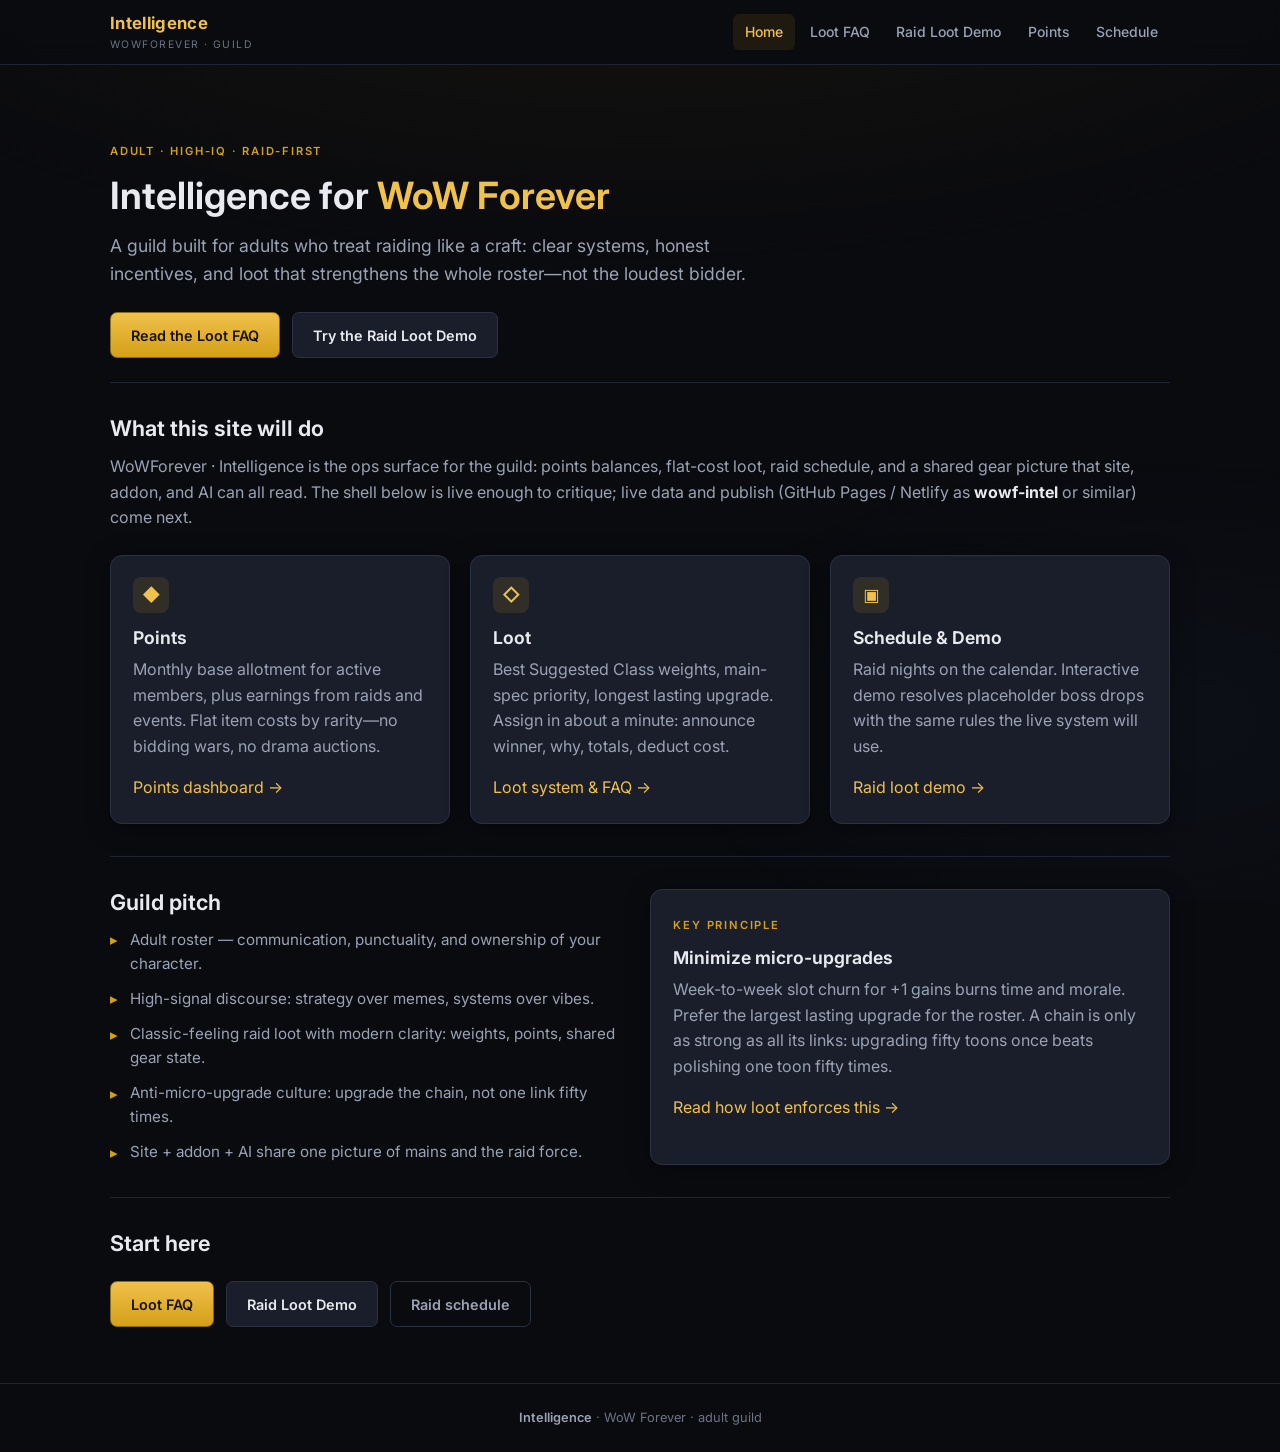
==== index.html @ 5b5ce379 "Initial Intelligence guild site shell" ====
<!DOCTYPE html>
<html lang="en">
<head>
  <meta charset="UTF-8" />
  <meta name="viewport" content="width=device-width, initial-scale=1" />
  <title>Intelligence · WoW Forever</title>
  <meta name="description" content="Intelligence — adult, high-IQ raiding guild for WoW Forever. Points, loot, schedule, and raid demos." />
  <link rel="preconnect" href="https://fonts.googleapis.com" />
  <link rel="preconnect" href="https://fonts.gstatic.com" crossorigin />
  <link href="https://fonts.googleapis.com/css2?family=Inter:wght@400;500;600;700&display=swap" rel="stylesheet" />
  <link rel="stylesheet" href="css/styles.css" />
</head>
<body>
  <header class="site-header">
    <div class="nav-inner">
      <a class="brand" href="index.html">
        <span class="brand-mark">Intelligence</span>
        <span class="brand-sub">WoWForever · Guild</span>
      </a>
      <button class="nav-toggle" type="button" aria-expanded="false" aria-label="Menu">Menu</button>
      <ul class="nav-links">
        <li><a href="index.html" data-nav="index.html">Home</a></li>
        <li><a href="loot.html" data-nav="loot.html">Loot FAQ</a></li>
        <li><a href="demo.html" data-nav="demo.html">Raid Loot Demo</a></li>
        <li><a href="points.html" data-nav="points.html">Points</a></li>
        <li><a href="schedule.html" data-nav="schedule.html">Schedule</a></li>
      </ul>
    </div>
  </header>

  <main class="main">
    <section class="hero">
      <span class="eyebrow">Adult · High-IQ · Raid-first</span>
      <h1>Intelligence for <span>WoW Forever</span></h1>
      <p class="lead">
        A guild built for adults who treat raiding like a craft: clear systems, honest incentives,
        and loot that strengthens the whole roster—not the loudest bidder.
      </p>
      <div class="hero-actions">
        <a class="btn btn-primary" href="loot.html">Read the Loot FAQ</a>
        <a class="btn btn-secondary" href="demo.html">Try the Raid Loot Demo</a>
      </div>
    </section>

    <h2 class="mt-0">What this site will do</h2>
    <p>
      WoWForever · Intelligence is the ops surface for the guild: points balances, flat-cost loot,
      raid schedule, and a shared gear picture that site, addon, and AI can all read. The shell
      below is live enough to critique; live data and publish (GitHub Pages / Netlify as
      <strong style="color:var(--text)">wowf-intel</strong> or similar) come next.
    </p>

    <div class="grid-3" style="margin-top:1.5rem">
      <article class="card">
        <div class="card-icon">◆</div>
        <h3>Points</h3>
        <p>
          Monthly base allotment for active members, plus earnings from raids and events.
          Flat item costs by rarity—no bidding wars, no drama auctions.
        </p>
        <a href="points.html">Points dashboard →</a>
      </article>
      <article class="card">
        <div class="card-icon">◇</div>
        <h3>Loot</h3>
        <p>
          Best Suggested Class weights, main-spec priority, longest lasting upgrade.
          Assign in about a minute: announce winner, why, totals, deduct cost.
        </p>
        <a href="loot.html">Loot system &amp; FAQ →</a>
      </article>
      <article class="card">
        <div class="card-icon">▣</div>
        <h3>Schedule &amp; Demo</h3>
        <p>
          Raid nights on the calendar. Interactive demo resolves placeholder boss drops
          with the same rules the live system will use.
        </p>
        <a href="demo.html">Raid loot demo →</a>
      </article>
    </div>

    <hr class="divider" />

    <div class="grid-2">
      <div>
        <h2 class="mt-0">Guild pitch</h2>
        <ul class="feature-list">
          <li>Adult roster — communication, punctuality, and ownership of your character.</li>
          <li>High-signal discourse: strategy over memes, systems over vibes.</li>
          <li>Classic-feeling raid loot with modern clarity: weights, points, shared gear state.</li>
          <li>Anti-micro-upgrade culture: upgrade the chain, not one link fifty times.</li>
          <li>Site + addon + AI share one picture of mains and the raid force.</li>
        </ul>
      </div>
      <div class="card">
        <span class="eyebrow">Key principle</span>
        <h3>Minimize micro-upgrades</h3>
        <p>
          Week-to-week slot churn for +1 gains burns time and morale. Prefer the largest lasting
          upgrade for the roster. A chain is only as strong as all its links: upgrading fifty
          toons once beats polishing one toon fifty times.
        </p>
        <a href="loot.html#micro">Read how loot enforces this →</a>
      </div>
    </div>

    <hr class="divider" />

    <section>
      <h2>Start here</h2>
      <div class="hero-actions">
        <a class="btn btn-primary" href="loot.html">Loot FAQ</a>
        <a class="btn btn-secondary" href="demo.html">Raid Loot Demo</a>
        <a class="btn btn-ghost" href="schedule.html">Raid schedule</a>
      </div>
    </section>
  </main>

  <footer class="site-footer">
    <strong>Intelligence</strong> · WoW Forever · adult guild
  </footer>
  <script src="js/nav.js"></script>
</body>
</html>
---- css/styles.css ----
/* Intelligence · WoW Forever — shared theme */
:root {
  --bg-deep: #0a0b0f;
  --bg: #0f1117;
  --bg-elevated: #161922;
  --bg-card: #1a1e2a;
  --bg-hover: #222736;
  --border: #2a3142;
  --border-subtle: #1e2433;
  --text: #e8eaef;
  --text-muted: #9aa3b5;
  --text-dim: #6b7385;
  --gold: #d4a017;
  --gold-bright: #f0c14b;
  --gold-dim: #8a6a12;
  --amber: #c9892a;
  --accent: #c9a227;
  --success: #3d9b6e;
  --success-bg: rgba(61, 155, 110, 0.12);
  --warning: #d4a017;
  --warning-bg: rgba(212, 160, 23, 0.12);
  --danger: #c45c5c;
  --info: #5b8def;
  --info-bg: rgba(91, 141, 239, 0.12);
  --radius: 8px;
  --radius-lg: 12px;
  --shadow: 0 4px 24px rgba(0, 0, 0, 0.4);
  --font: "Inter", "Segoe UI", system-ui, -apple-system, sans-serif;
  --font-display: "Inter", "Segoe UI", system-ui, sans-serif;
  --max: 1100px;
  --nav-h: 64px;
}

*, *::before, *::after { box-sizing: border-box; margin: 0; padding: 0; }

html { scroll-behavior: smooth; }

body {
  font-family: var(--font);
  background: var(--bg-deep);
  color: var(--text);
  line-height: 1.6;
  min-height: 100vh;
  display: flex;
  flex-direction: column;
  -webkit-font-smoothing: antialiased;
}

/* Subtle ambient glow */
body::before {
  content: "";
  position: fixed;
  inset: 0;
  background:
    radial-gradient(ellipse 80% 50% at 50% -20%, rgba(212, 160, 23, 0.08), transparent),
    radial-gradient(ellipse 40% 30% at 90% 80%, rgba(91, 141, 239, 0.04), transparent);
  pointer-events: none;
  z-index: 0;
}

a { color: var(--gold-bright); text-decoration: none; transition: color 0.15s; }
a:hover { color: #fff; }

img { max-width: 100%; }

/* —— Nav —— */
.site-header {
  position: sticky;
  top: 0;
  z-index: 100;
  background: rgba(10, 11, 15, 0.92);
  backdrop-filter: blur(12px);
  border-bottom: 1px solid var(--border-subtle);
}

.nav-inner {
  max-width: var(--max);
  margin: 0 auto;
  padding: 0 1.25rem;
  height: var(--nav-h);
  display: flex;
  align-items: center;
  justify-content: space-between;
  gap: 1rem;
}

.brand {
  display: flex;
  flex-direction: column;
  gap: 0;
  text-decoration: none;
  color: var(--text);
  flex-shrink: 0;
}
.brand:hover { color: var(--text); }
.brand-mark {
  font-weight: 700;
  font-size: 1.05rem;
  letter-spacing: 0.02em;
  color: var(--gold-bright);
}
.brand-sub {
  font-size: 0.65rem;
  text-transform: uppercase;
  letter-spacing: 0.14em;
  color: var(--text-dim);
}

.nav-links {
  display: flex;
  flex-wrap: wrap;
  gap: 0.15rem;
  list-style: none;
  align-items: center;
}
.nav-links a {
  display: block;
  padding: 0.4rem 0.75rem;
  border-radius: 6px;
  color: var(--text-muted);
  font-size: 0.875rem;
  font-weight: 500;
  transition: background 0.15s, color 0.15s;
}
.nav-links a:hover {
  color: var(--text);
  background: var(--bg-hover);
}
.nav-links a.active {
  color: var(--gold-bright);
  background: rgba(212, 160, 23, 0.1);
}

.nav-toggle {
  display: none;
  background: transparent;
  border: 1px solid var(--border);
  color: var(--text);
  padding: 0.4rem 0.65rem;
  border-radius: 6px;
  cursor: pointer;
  font-size: 0.85rem;
}

/* —— Layout —— */
.main {
  position: relative;
  z-index: 1;
  flex: 1;
  width: 100%;
  max-width: var(--max);
  margin: 0 auto;
  padding: 2rem 1.25rem 3.5rem;
}

.site-footer {
  position: relative;
  z-index: 1;
  border-top: 1px solid var(--border-subtle);
  padding: 1.5rem 1.25rem;
  text-align: center;
  color: var(--text-dim);
  font-size: 0.8rem;
}
.site-footer strong { color: var(--text-muted); font-weight: 600; }

/* —— Typography —— */
h1, h2, h3, h4 {
  font-family: var(--font-display);
  font-weight: 650;
  line-height: 1.25;
  color: var(--text);
}
h1 { font-size: clamp(1.75rem, 4vw, 2.35rem); margin-bottom: 0.75rem; }
h2 { font-size: 1.35rem; margin-bottom: 0.75rem; margin-top: 2rem; }
h3 { font-size: 1.1rem; margin-bottom: 0.5rem; }
p { margin-bottom: 1rem; color: var(--text-muted); }
p:last-child { margin-bottom: 0; }
.lead { font-size: 1.1rem; color: var(--text-muted); max-width: 42rem; }

.eyebrow {
  display: inline-block;
  font-size: 0.7rem;
  font-weight: 600;
  text-transform: uppercase;
  letter-spacing: 0.16em;
  color: var(--gold);
  margin-bottom: 0.75rem;
}

/* —— Hero —— */
.hero {
  padding: 2.5rem 0 1.5rem;
  border-bottom: 1px solid var(--border-subtle);
  margin-bottom: 2rem;
}
.hero h1 span { color: var(--gold-bright); }
.hero-actions {
  display: flex;
  flex-wrap: wrap;
  gap: 0.75rem;
  margin-top: 1.5rem;
}

/* —— Buttons —— */
.btn {
  display: inline-flex;
  align-items: center;
  justify-content: center;
  gap: 0.4rem;
  padding: 0.65rem 1.25rem;
  border-radius: 7px;
  font-size: 0.9rem;
  font-weight: 600;
  font-family: inherit;
  cursor: pointer;
  border: 1px solid transparent;
  transition: background 0.15s, border-color 0.15s, color 0.15s, transform 0.1s;
  text-decoration: none;
}
.btn:active { transform: scale(0.98); }
.btn-primary {
  background: linear-gradient(180deg, var(--gold-bright), var(--gold));
  color: #1a1200;
  border-color: var(--gold-dim);
}
.btn-primary:hover { color: #000; filter: brightness(1.08); }
.btn-secondary {
  background: var(--bg-card);
  color: var(--text);
  border-color: var(--border);
}
.btn-secondary:hover {
  background: var(--bg-hover);
  color: var(--gold-bright);
  border-color: var(--gold-dim);
}
.btn-ghost {
  background: transparent;
  color: var(--text-muted);
  border-color: var(--border);
}
.btn-ghost:hover { color: var(--text); border-color: var(--text-dim); }

/* —— Cards & grids —— */
.grid-2 {
  display: grid;
  grid-template-columns: repeat(2, 1fr);
  gap: 1.25rem;
}
.grid-3 {
  display: grid;
  grid-template-columns: repeat(3, 1fr);
  gap: 1.25rem;
}
.grid-4 {
  display: grid;
  grid-template-columns: repeat(4, 1fr);
  gap: 1rem;
}

.card {
  background: var(--bg-card);
  border: 1px solid var(--border);
  border-radius: var(--radius-lg);
  padding: 1.35rem 1.4rem;
  box-shadow: var(--shadow);
}
.card h3 { margin-top: 0; }
.card-icon {
  width: 36px;
  height: 36px;
  border-radius: 8px;
  background: rgba(212, 160, 23, 0.12);
  color: var(--gold-bright);
  display: flex;
  align-items: center;
  justify-content: center;
  font-size: 1.1rem;
  margin-bottom: 0.85rem;
  font-weight: 700;
}

.principle-callout {
  background: linear-gradient(135deg, rgba(212, 160, 23, 0.12), rgba(212, 160, 23, 0.04));
  border: 1px solid rgba(212, 160, 23, 0.35);
  border-radius: var(--radius-lg);
  padding: 1.5rem 1.6rem;
  margin: 1.5rem 0 2rem;
}
.principle-callout .label {
  font-size: 0.7rem;
  font-weight: 700;
  text-transform: uppercase;
  letter-spacing: 0.14em;
  color: var(--gold-bright);
  margin-bottom: 0.5rem;
}
.principle-callout h2 {
  margin-top: 0;
  margin-bottom: 0.65rem;
  color: var(--gold-bright);
  font-size: 1.25rem;
}
.principle-callout p { color: var(--text); }
.principle-callout .chain {
  font-style: italic;
  color: var(--gold);
  margin: 0.85rem 0;
  padding-left: 1rem;
  border-left: 3px solid var(--gold-dim);
}

/* —— Feature list —— */
.feature-list {
  list-style: none;
  display: flex;
  flex-direction: column;
  gap: 0.65rem;
}
.feature-list li {
  display: flex;
  gap: 0.75rem;
  align-items: flex-start;
  color: var(--text-muted);
  font-size: 0.95rem;
}
.feature-list li::before {
  content: "▸";
  color: var(--gold);
  font-weight: 700;
  flex-shrink: 0;
  margin-top: 0.05rem;
}

/* —— FAQ —— */
.faq { margin-top: 1rem; }
.faq-item {
  border: 1px solid var(--border);
  border-radius: var(--radius);
  background: var(--bg-card);
  margin-bottom: 0.65rem;
  overflow: hidden;
}
.faq-item summary {
  padding: 1rem 1.2rem;
  cursor: pointer;
  font-weight: 600;
  color: var(--text);
  list-style: none;
  display: flex;
  justify-content: space-between;
  align-items: center;
  gap: 1rem;
}
.faq-item summary::-webkit-details-marker { display: none; }
.faq-item summary::after {
  content: "+";
  color: var(--gold);
  font-size: 1.2rem;
  font-weight: 400;
  flex-shrink: 0;
}
.faq-item[open] summary::after { content: "−"; }
.faq-item summary:hover { background: var(--bg-hover); }
.faq-body {
  padding: 0 1.2rem 1.15rem;
  color: var(--text-muted);
  font-size: 0.95rem;
  border-top: 1px solid var(--border-subtle);
  padding-top: 0.9rem;
}

/* —— Tables —— */
.table-wrap {
  overflow-x: auto;
  border: 1px solid var(--border);
  border-radius: var(--radius);
  background: var(--bg-card);
}
table {
  width: 100%;
  border-collapse: collapse;
  font-size: 0.875rem;
}
th, td {
  padding: 0.7rem 0.9rem;
  text-align: left;
  border-bottom: 1px solid var(--border-subtle);
}
th {
  background: var(--bg-elevated);
  color: var(--text-dim);
  font-weight: 600;
  font-size: 0.75rem;
  text-transform: uppercase;
  letter-spacing: 0.06em;
  white-space: nowrap;
}
tr:last-child td { border-bottom: none; }
tr:hover td { background: rgba(255, 255, 255, 0.02); }
.mono { font-variant-numeric: tabular-nums; font-family: ui-monospace, "SF Mono", Menlo, monospace; }
.badge {
  display: inline-block;
  padding: 0.15rem 0.5rem;
  border-radius: 4px;
  font-size: 0.7rem;
  font-weight: 600;
  text-transform: uppercase;
  letter-spacing: 0.04em;
}
.badge-demo {
  background: var(--info-bg);
  color: var(--info);
  border: 1px solid rgba(91, 141, 239, 0.3);
}
.badge-gold {
  background: var(--warning-bg);
  color: var(--gold-bright);
  border: 1px solid rgba(212, 160, 23, 0.3);
}
.badge-epic {
  background: rgba(148, 100, 220, 0.15);
  color: #b794f4;
  border: 1px solid rgba(148, 100, 220, 0.3);
}
.badge-rare {
  background: rgba(91, 141, 239, 0.15);
  color: #7ba3f5;
  border: 1px solid rgba(91, 141, 239, 0.3);
}
.badge-success {
  background: var(--success-bg);
  color: var(--success);
  border: 1px solid rgba(61, 155, 110, 0.3);
}

.class-tag {
  font-size: 0.75rem;
  padding: 0.1rem 0.4rem;
  border-radius: 3px;
  background: var(--bg-elevated);
  color: var(--text-muted);
  border: 1px solid var(--border);
}

/* —— Demo page —— */
.demo-banner {
  background: var(--info-bg);
  border: 1px solid rgba(91, 141, 239, 0.25);
  border-radius: var(--radius);
  padding: 0.85rem 1.1rem;
  font-size: 0.875rem;
  color: var(--text-muted);
  margin-bottom: 1.5rem;
}
.demo-banner strong { color: var(--info); }

.demo-controls {
  display: flex;
  flex-wrap: wrap;
  gap: 0.75rem;
  align-items: center;
  margin-bottom: 1.5rem;
}
.demo-status {
  font-size: 0.85rem;
  color: var(--text-dim);
}

.loot-grid {
  display: grid;
  grid-template-columns: repeat(auto-fill, minmax(240px, 1fr));
  gap: 0.85rem;
  margin-bottom: 2rem;
}
.loot-item {
  background: var(--bg-card);
  border: 1px solid var(--border);
  border-radius: var(--radius);
  padding: 1rem;
  transition: border-color 0.2s, box-shadow 0.2s;
}
.loot-item.assigned {
  border-color: rgba(61, 155, 110, 0.5);
  box-shadow: 0 0 0 1px rgba(61, 155, 110, 0.2);
}
.loot-item.pending {
  border-color: rgba(212, 160, 23, 0.4);
}
.loot-item h4 {
  font-size: 0.95rem;
  margin-bottom: 0.35rem;
  color: #b794f4;
}
.loot-item .slot {
  font-size: 0.75rem;
  color: var(--text-dim);
  margin-bottom: 0.5rem;
}
.loot-meta {
  font-size: 0.8rem;
  color: var(--text-muted);
  display: flex;
  flex-direction: column;
  gap: 0.25rem;
}
.weights {
  display: flex;
  flex-wrap: wrap;
  gap: 0.3rem;
  margin-top: 0.5rem;
}
.weight-chip {
  font-size: 0.68rem;
  padding: 0.15rem 0.4rem;
  border-radius: 4px;
  background: var(--bg-elevated);
  border: 1px solid var(--border);
  color: var(--text-muted);
}
.weight-chip.best {
  border-color: rgba(212, 160, 23, 0.5);
  color: var(--gold-bright);
  background: rgba(212, 160, 23, 0.08);
}

.announcements {
  display: flex;
  flex-direction: column;
  gap: 0.85rem;
  margin-top: 1rem;
}
.announce-card {
  background: var(--bg-card);
  border: 1px solid var(--border);
  border-left: 3px solid var(--gold);
  border-radius: var(--radius);
  padding: 1.1rem 1.25rem;
  animation: slideIn 0.35s ease;
}
@keyframes slideIn {
  from { opacity: 0; transform: translateY(8px); }
  to { opacity: 1; transform: translateY(0); }
}
.announce-card .title {
  font-weight: 700;
  color: var(--gold-bright);
  margin-bottom: 0.35rem;
  font-size: 0.95rem;
}
.announce-card .why {
  font-size: 0.875rem;
  color: var(--text-muted);
  margin-bottom: 0.65rem;
}
.announce-stats {
  display: flex;
  flex-wrap: wrap;
  gap: 1rem;
  font-size: 0.8rem;
  color: var(--text-dim);
}
.announce-stats span strong {
  color: var(--text);
  font-weight: 600;
}
.delta-big { color: var(--success) !important; }
.delta-micro { color: var(--danger) !important; }

.section-label {
  font-size: 0.75rem;
  font-weight: 600;
  text-transform: uppercase;
  letter-spacing: 0.1em;
  color: var(--text-dim);
  margin-bottom: 0.75rem;
  margin-top: 1.75rem;
}

/* —— Points / schedule —— */
.stat-row {
  display: grid;
  grid-template-columns: repeat(4, 1fr);
  gap: 1rem;
  margin-bottom: 2rem;
}
.stat-card {
  background: var(--bg-card);
  border: 1px solid var(--border);
  border-radius: var(--radius);
  padding: 1.1rem 1.2rem;
}
.stat-card .label {
  font-size: 0.7rem;
  text-transform: uppercase;
  letter-spacing: 0.08em;
  color: var(--text-dim);
  margin-bottom: 0.35rem;
}
.stat-card .value {
  font-size: 1.5rem;
  font-weight: 700;
  color: var(--gold-bright);
  font-variant-numeric: tabular-nums;
}
.stat-card .hint {
  font-size: 0.75rem;
  color: var(--text-dim);
  margin-top: 0.25rem;
}

.schedule-list {
  display: flex;
  flex-direction: column;
  gap: 0.75rem;
}
.schedule-item {
  display: grid;
  grid-template-columns: 100px 1fr auto;
  gap: 1rem;
  align-items: center;
  background: var(--bg-card);
  border: 1px solid var(--border);
  border-radius: var(--radius);
  padding: 1rem 1.25rem;
}
.schedule-date {
  text-align: center;
}
.schedule-date .day {
  font-size: 1.4rem;
  font-weight: 700;
  color: var(--gold-bright);
  line-height: 1;
}
.schedule-date .month {
  font-size: 0.7rem;
  text-transform: uppercase;
  letter-spacing: 0.08em;
  color: var(--text-dim);
}
.schedule-info h3 {
  font-size: 1rem;
  margin-bottom: 0.2rem;
}
.schedule-info p {
  font-size: 0.85rem;
  margin: 0;
  color: var(--text-dim);
}

.muted { color: var(--text-dim); }
.text-sm { font-size: 0.875rem; }
.mt-0 { margin-top: 0; }
.mb-2 { margin-bottom: 1.5rem; }

hr.divider {
  border: none;
  border-top: 1px solid var(--border-subtle);
  margin: 2rem 0;
}

/* —— Responsive —— */
@media (max-width: 900px) {
  .grid-3, .grid-4, .stat-row { grid-template-columns: repeat(2, 1fr); }
  .schedule-item { grid-template-columns: 80px 1fr; }
  .schedule-item .badge { grid-column: 2; }
}

@media (max-width: 700px) {
  .nav-toggle { display: block; }
  .nav-links {
    display: none;
    position: absolute;
    top: var(--nav-h);
    left: 0;
    right: 0;
    flex-direction: column;
    background: rgba(10, 11, 15, 0.98);
    border-bottom: 1px solid var(--border);
    padding: 0.75rem;
    gap: 0.25rem;
  }
  .nav-links.open { display: flex; }
  .nav-links a { padding: 0.65rem 0.85rem; }
  .grid-2, .grid-3, .grid-4, .stat-row {
    grid-template-columns: 1fr;
  }
  .hero { padding-top: 1.5rem; }
}

@media (max-width: 480px) {
  .schedule-item {
    grid-template-columns: 1fr;
    text-align: left;
  }
  .schedule-date { text-align: left; display: flex; gap: 0.5rem; align-items: baseline; }
}
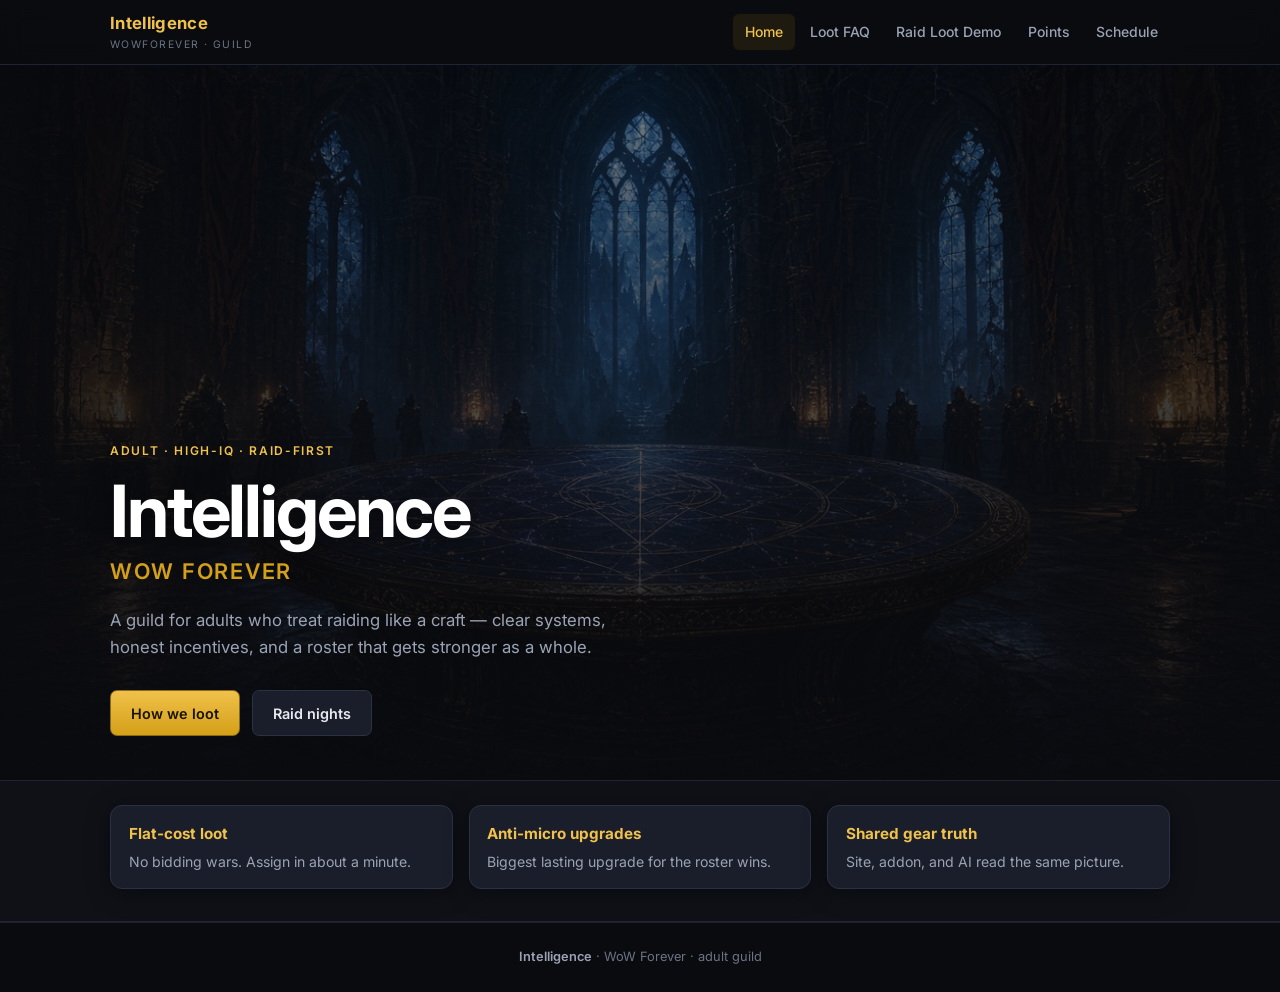
==== commit 55991a78: "Home splash: cinematic art, friend-facing pitch (no demo clutter)" ====
--- a/index.html
+++ b/index.html
@@ -4,13 +4,13 @@
   <meta charset="UTF-8" />
   <meta name="viewport" content="width=device-width, initial-scale=1" />
   <title>Intelligence · WoW Forever</title>
-  <meta name="description" content="Intelligence — adult, high-IQ raiding guild for WoW Forever. Points, loot, schedule, and raid demos." />
+  <meta name="description" content="Intelligence — adult, high-IQ raiding guild for WoW Forever." />
   <link rel="preconnect" href="https://fonts.googleapis.com" />
   <link rel="preconnect" href="https://fonts.gstatic.com" crossorigin />
   <link href="https://fonts.googleapis.com/css2?family=Inter:wght@400;500;600;700&display=swap" rel="stylesheet" />
   <link rel="stylesheet" href="css/styles.css" />
 </head>
-<body>
+<body class="page-home">
   <header class="site-header">
     <div class="nav-inner">
       <a class="brand" href="index.html">
@@ -28,91 +28,39 @@
     </div>
   </header>
 
-  <main class="main">
-    <section class="hero">
-      <span class="eyebrow">Adult · High-IQ · Raid-first</span>
-      <h1>Intelligence for <span>WoW Forever</span></h1>
-      <p class="lead">
-        A guild built for adults who treat raiding like a craft: clear systems, honest incentives,
-        and loot that strengthens the whole roster—not the loudest bidder.
-      </p>
-      <div class="hero-actions">
-        <a class="btn btn-primary" href="loot.html">Read the Loot FAQ</a>
-        <a class="btn btn-secondary" href="demo.html">Try the Raid Loot Demo</a>
+  <main class="splash">
+    <section class="splash-hero" aria-label="Intelligence guild">
+      <div class="splash-art" role="img" aria-label="Fantasy raid hall with a glowing strategy table"></div>
+      <div class="splash-veil"></div>
+      <div class="splash-content">
+        <p class="splash-eyebrow">Adult · High-IQ · Raid-first</p>
+        <h1 class="splash-title">Intelligence</h1>
+        <p class="splash-tag">WoW Forever</p>
+        <p class="splash-lead">
+          A guild for adults who treat raiding like a craft — clear systems, honest incentives,
+          and a roster that gets stronger as a whole.
+        </p>
+        <div class="hero-actions splash-actions">
+          <a class="btn btn-primary" href="loot.html">How we loot</a>
+          <a class="btn btn-secondary" href="schedule.html">Raid nights</a>
+        </div>
       </div>
     </section>
 
-    <h2 class="mt-0">What this site will do</h2>
-    <p>
-      WoWForever · Intelligence is the ops surface for the guild: points balances, flat-cost loot,
-      raid schedule, and a shared gear picture that site, addon, and AI can all read. The shell
-      below is live enough to critique; live data and publish (GitHub Pages / Netlify as
-      <strong style="color:var(--text)">wowf-intel</strong> or similar) come next.
-    </p>
-
-    <div class="grid-3" style="margin-top:1.5rem">
-      <article class="card">
-        <div class="card-icon">◆</div>
-        <h3>Points</h3>
-        <p>
-          Monthly base allotment for active members, plus earnings from raids and events.
-          Flat item costs by rarity—no bidding wars, no drama auctions.
-        </p>
-        <a href="points.html">Points dashboard →</a>
-      </article>
-      <article class="card">
-        <div class="card-icon">◇</div>
-        <h3>Loot</h3>
-        <p>
-          Best Suggested Class weights, main-spec priority, longest lasting upgrade.
-          Assign in about a minute: announce winner, why, totals, deduct cost.
-        </p>
-        <a href="loot.html">Loot system &amp; FAQ →</a>
-      </article>
-      <article class="card">
-        <div class="card-icon">▣</div>
-        <h3>Schedule &amp; Demo</h3>
-        <p>
-          Raid nights on the calendar. Interactive demo resolves placeholder boss drops
-          with the same rules the live system will use.
-        </p>
-        <a href="demo.html">Raid loot demo →</a>
-      </article>
-    </div>
-
-    <hr class="divider" />
-
-    <div class="grid-2">
-      <div>
-        <h2 class="mt-0">Guild pitch</h2>
-        <ul class="feature-list">
-          <li>Adult roster — communication, punctuality, and ownership of your character.</li>
-          <li>High-signal discourse: strategy over memes, systems over vibes.</li>
-          <li>Classic-feeling raid loot with modern clarity: weights, points, shared gear state.</li>
-          <li>Anti-micro-upgrade culture: upgrade the chain, not one link fifty times.</li>
-          <li>Site + addon + AI share one picture of mains and the raid force.</li>
-        </ul>
-      </div>
-      <div class="card">
-        <span class="eyebrow">Key principle</span>
-        <h3>Minimize micro-upgrades</h3>
-        <p>
-          Week-to-week slot churn for +1 gains burns time and morale. Prefer the largest lasting
-          upgrade for the roster. A chain is only as strong as all its links: upgrading fifty
-          toons once beats polishing one toon fifty times.
-        </p>
-        <a href="loot.html#micro">Read how loot enforces this →</a>
-      </div>
-    </div>
-
-    <hr class="divider" />
-
-    <section>
-      <h2>Start here</h2>
-      <div class="hero-actions">
-        <a class="btn btn-primary" href="loot.html">Loot FAQ</a>
-        <a class="btn btn-secondary" href="demo.html">Raid Loot Demo</a>
-        <a class="btn btn-ghost" href="schedule.html">Raid schedule</a>
+    <section class="splash-strip">
+      <div class="splash-strip-inner">
+        <div class="splash-pill">
+          <strong>Flat-cost loot</strong>
+          <span>No bidding wars. Assign in about a minute.</span>
+        </div>
+        <div class="splash-pill">
+          <strong>Anti-micro upgrades</strong>
+          <span>Biggest lasting upgrade for the roster wins.</span>
+        </div>
+        <div class="splash-pill">
+          <strong>Shared gear truth</strong>
+          <span>Site, addon, and AI read the same picture.</span>
+        </div>
       </div>
     </section>
   </main>
--- a/css/styles.css
+++ b/css/styles.css
@@ -697,3 +697,135 @@
   }
   .schedule-date { text-align: left; display: flex; gap: 0.5rem; align-items: baseline; }
 }
+
+/* —— Home splash —— */
+body.page-home .main { display: none; }
+
+.splash {
+  position: relative;
+  z-index: 1;
+  flex: 1;
+  display: flex;
+  flex-direction: column;
+}
+
+.splash-hero {
+  position: relative;
+  min-height: calc(100vh - var(--nav-h) - 120px);
+  min-height: max(520px, calc(100vh - var(--nav-h) - 120px));
+  display: flex;
+  align-items: flex-end;
+  overflow: hidden;
+  border-bottom: 1px solid var(--border-subtle);
+}
+
+.splash-art {
+  position: absolute;
+  inset: 0;
+  background:
+    url("../assets/splash.png") center 35% / cover no-repeat;
+  transform: scale(1.02);
+}
+
+.splash-veil {
+  position: absolute;
+  inset: 0;
+  background:
+    linear-gradient(180deg, rgba(10, 11, 15, 0.35) 0%, rgba(10, 11, 15, 0.55) 40%, rgba(10, 11, 15, 0.92) 100%),
+    linear-gradient(90deg, rgba(10, 11, 15, 0.75) 0%, rgba(10, 11, 15, 0.25) 45%, rgba(10, 11, 15, 0.55) 100%);
+  pointer-events: none;
+}
+
+.splash-content {
+  position: relative;
+  z-index: 2;
+  max-width: var(--max);
+  width: 100%;
+  margin: 0 auto;
+  padding: 3.5rem 1.25rem 2.75rem;
+}
+
+.splash-eyebrow {
+  font-size: 0.75rem;
+  letter-spacing: 0.14em;
+  text-transform: uppercase;
+  color: var(--gold-bright);
+  margin-bottom: 0.75rem;
+  font-weight: 600;
+}
+
+.splash-title {
+  font-size: clamp(2.75rem, 8vw, 4.5rem);
+  font-weight: 700;
+  letter-spacing: -0.03em;
+  line-height: 1.05;
+  color: #fff;
+  text-shadow: 0 2px 24px rgba(0, 0, 0, 0.55);
+  margin: 0;
+}
+
+.splash-tag {
+  margin-top: 0.35rem;
+  font-size: clamp(1.05rem, 2.5vw, 1.35rem);
+  color: var(--gold);
+  font-weight: 600;
+  letter-spacing: 0.08em;
+  text-transform: uppercase;
+}
+
+.splash-lead {
+  margin-top: 1.15rem;
+  max-width: 34rem;
+  font-size: 1.05rem;
+  color: var(--text-muted);
+  line-height: 1.65;
+}
+
+.splash-actions {
+  margin-top: 1.75rem;
+}
+
+.splash-strip {
+  background: var(--bg);
+  border-bottom: 1px solid var(--border-subtle);
+}
+
+.splash-strip-inner {
+  max-width: var(--max);
+  margin: 0 auto;
+  padding: 1.5rem 1.25rem 2rem;
+  display: grid;
+  grid-template-columns: repeat(3, 1fr);
+  gap: 1rem;
+}
+
+.splash-pill {
+  background: var(--bg-card);
+  border: 1px solid var(--border);
+  border-radius: var(--radius-lg);
+  padding: 1rem 1.1rem;
+  box-shadow: var(--shadow);
+}
+
+.splash-pill strong {
+  display: block;
+  color: var(--gold-bright);
+  font-size: 0.95rem;
+  margin-bottom: 0.35rem;
+}
+
+.splash-pill span {
+  display: block;
+  color: var(--text-muted);
+  font-size: 0.88rem;
+  line-height: 1.45;
+}
+
+@media (max-width: 800px) {
+  .splash-strip-inner {
+    grid-template-columns: 1fr;
+  }
+  .splash-hero {
+    min-height: 70vh;
+  }
+}
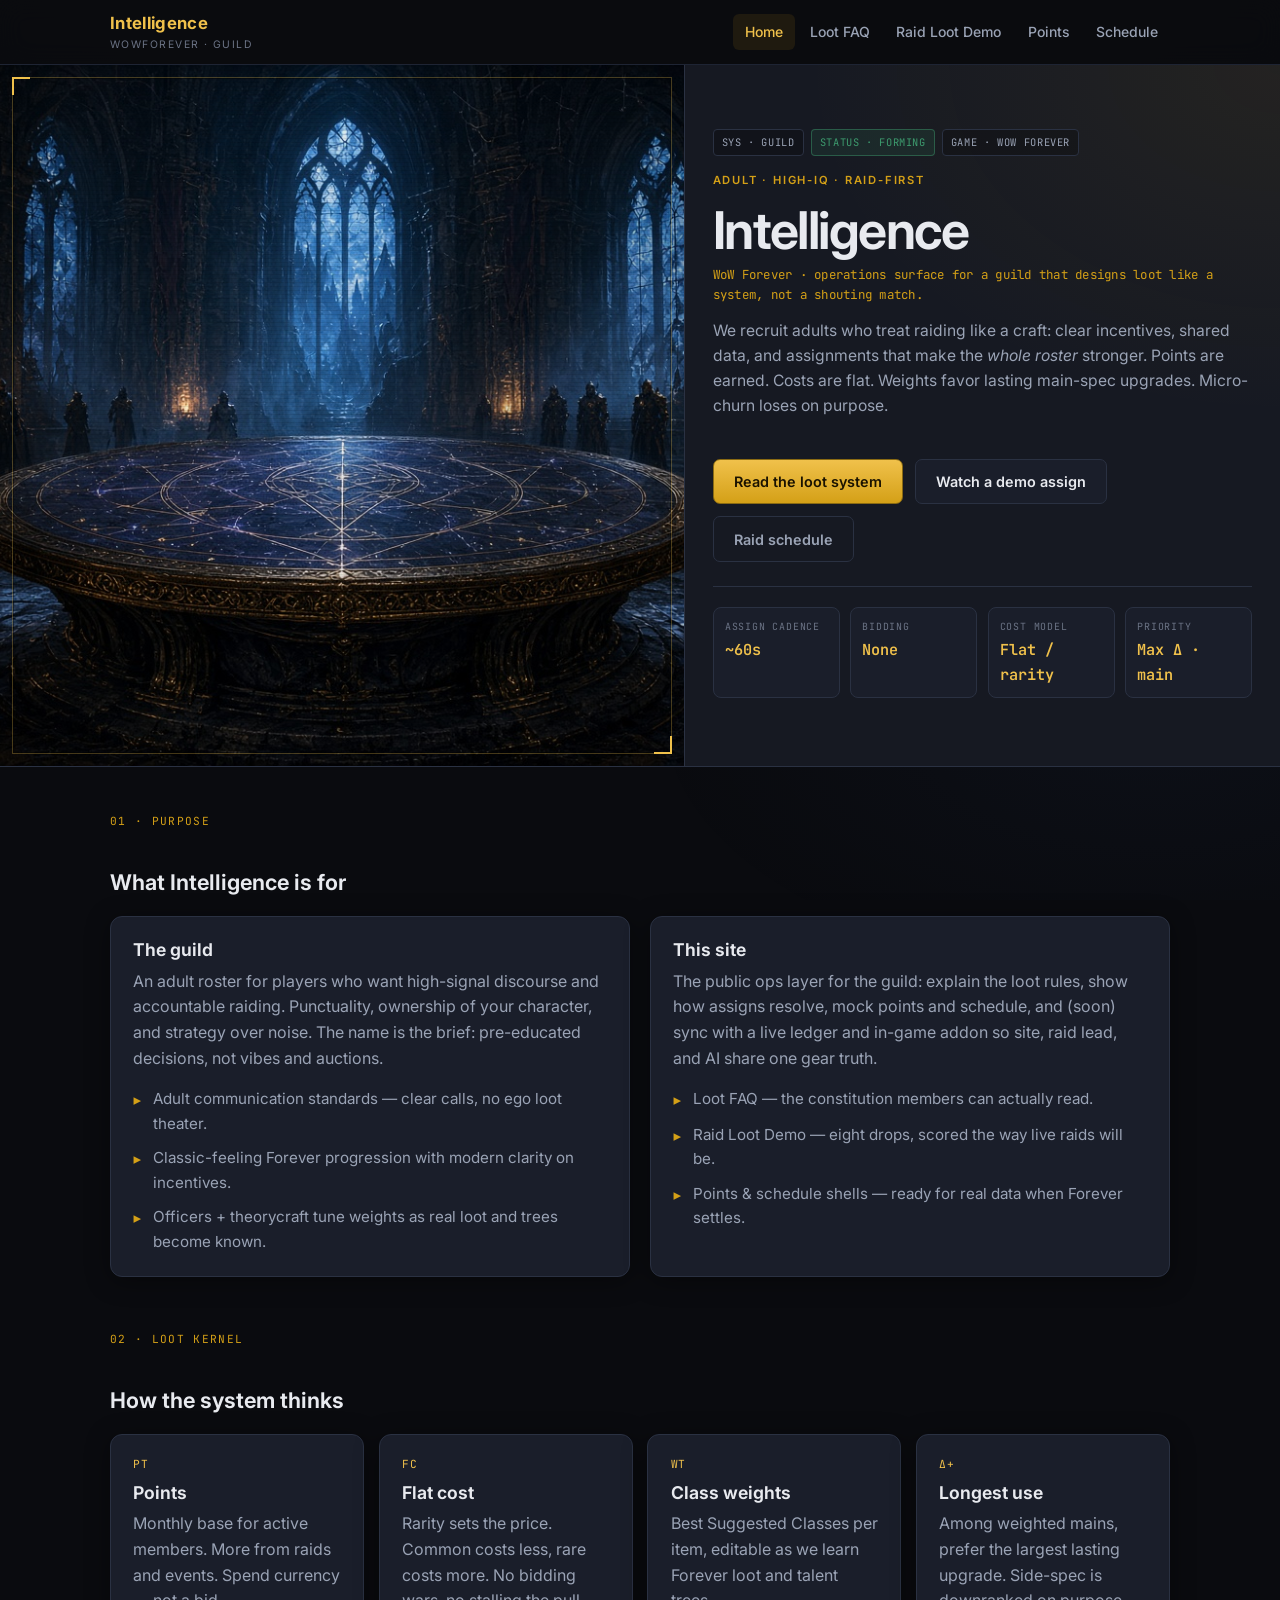
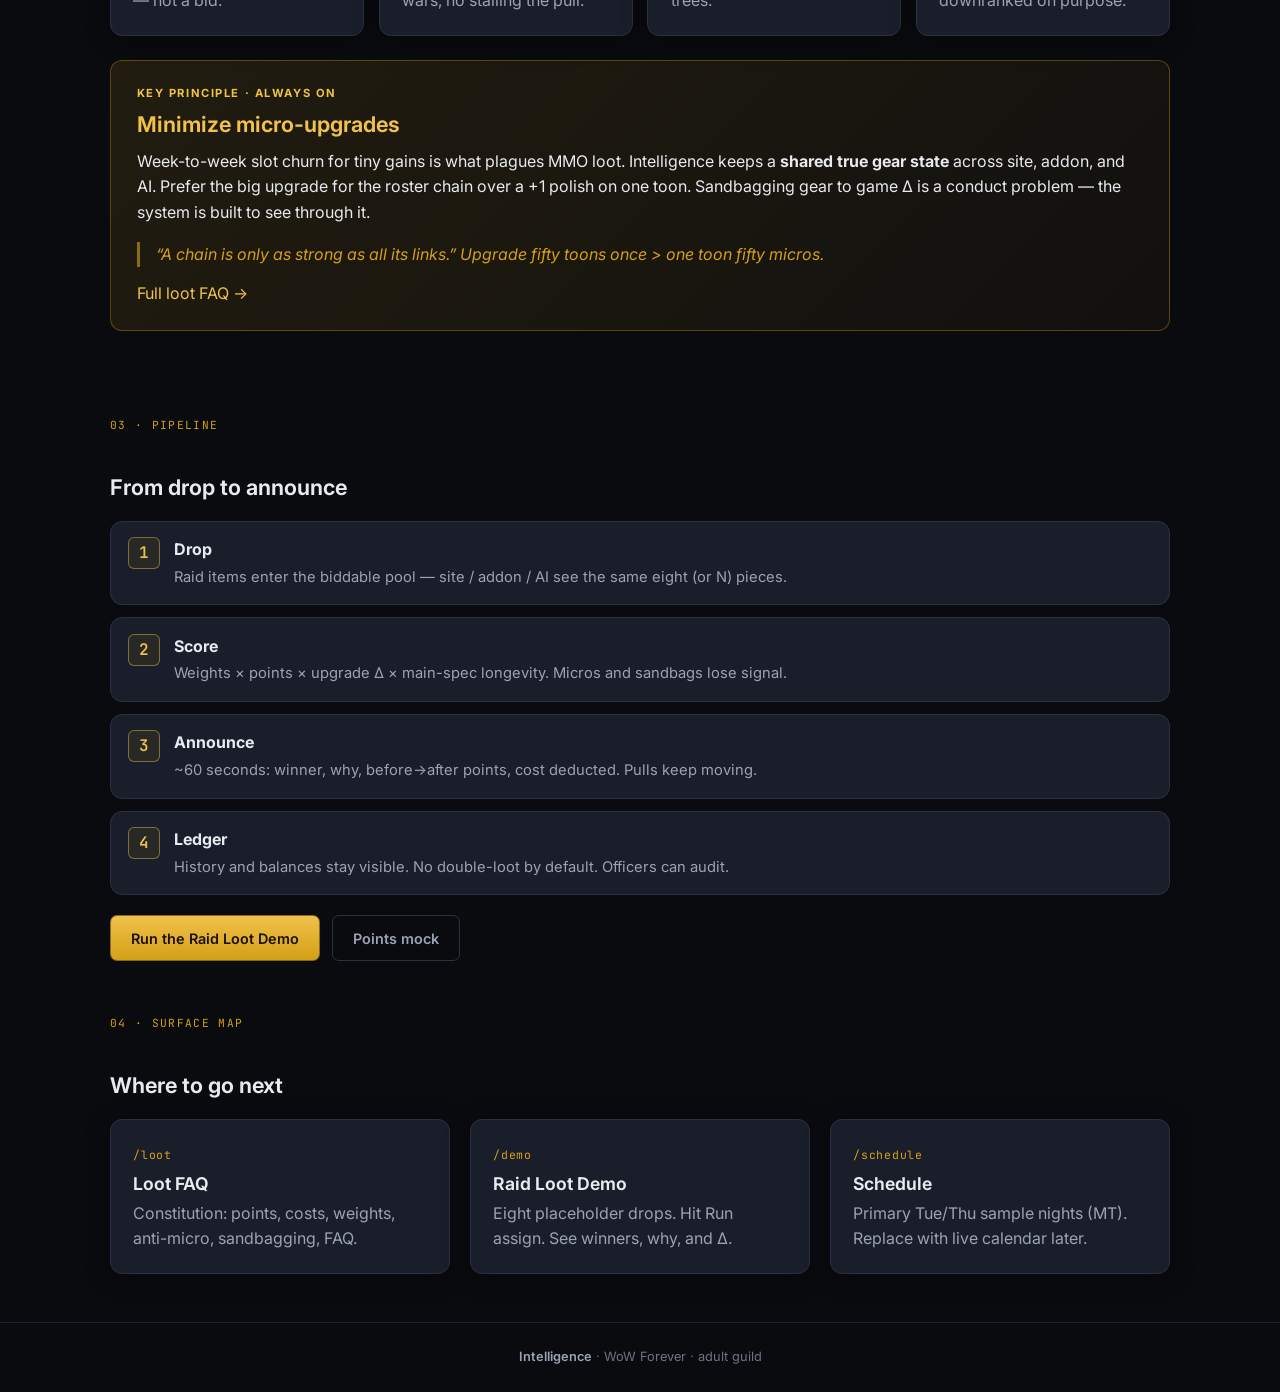
==== commit 7fd96a6b: "Home v2: HUD layout, reliable splash img, informative purpose + loot kernel" ====
--- a/index.html
+++ b/index.html
@@ -4,10 +4,10 @@
   <meta charset="UTF-8" />
   <meta name="viewport" content="width=device-width, initial-scale=1" />
   <title>Intelligence · WoW Forever</title>
-  <meta name="description" content="Intelligence — adult, high-IQ raiding guild for WoW Forever." />
+  <meta name="description" content="Intelligence — adult, high-IQ raiding guild for WoW Forever. Flat-cost loot, anti-micro upgrades, shared gear truth." />
   <link rel="preconnect" href="https://fonts.googleapis.com" />
   <link rel="preconnect" href="https://fonts.gstatic.com" crossorigin />
-  <link href="https://fonts.googleapis.com/css2?family=Inter:wght@400;500;600;700&display=swap" rel="stylesheet" />
+  <link href="https://fonts.googleapis.com/css2?family=Inter:wght@400;500;600;700&family=JetBrains+Mono:wght@400;500;600&display=swap" rel="stylesheet" />
   <link rel="stylesheet" href="css/styles.css" />
 </head>
 <body class="page-home">
@@ -28,39 +28,201 @@
     </div>
   </header>
 
-  <main class="splash">
-    <section class="splash-hero" aria-label="Intelligence guild">
-      <div class="splash-art" role="img" aria-label="Fantasy raid hall with a glowing strategy table"></div>
-      <div class="splash-veil"></div>
-      <div class="splash-content">
-        <p class="splash-eyebrow">Adult · High-IQ · Raid-first</p>
-        <h1 class="splash-title">Intelligence</h1>
-        <p class="splash-tag">WoW Forever</p>
-        <p class="splash-lead">
-          A guild for adults who treat raiding like a craft — clear systems, honest incentives,
-          and a roster that gets stronger as a whole.
+  <main class="main home-main">
+    <!-- Cinematic band with real img (not CSS-only background) -->
+    <section class="hud-hero">
+      <div class="hud-hero-media">
+        <img
+          class="hud-hero-img"
+          src="assets/splash.png"
+          width="1600"
+          height="900"
+          alt="Fantasy raid council hall with a glowing strategy table"
+          decoding="async"
+          fetchpriority="high"
+        />
+        <div class="hud-hero-scan" aria-hidden="true"></div>
+        <div class="hud-hero-frame" aria-hidden="true"></div>
+      </div>
+      <div class="hud-hero-panel">
+        <div class="hud-meta">
+          <span class="hud-chip">SYS · GUILD</span>
+          <span class="hud-chip hud-chip-live">STATUS · FORMING</span>
+          <span class="hud-chip">GAME · WOW FOREVER</span>
+        </div>
+        <p class="eyebrow">Adult · High-IQ · Raid-first</p>
+        <h1>Intelligence</h1>
+        <p class="hud-sub">WoW Forever · operations surface for a guild that designs loot like a system, not a shouting match.</p>
+        <p class="lead">
+          We recruit adults who treat raiding like a craft: clear incentives, shared data,
+          and assignments that make the <em>whole roster</em> stronger. Points are earned.
+          Costs are flat. Weights favor lasting main-spec upgrades. Micro-churn loses on purpose.
         </p>
-        <div class="hero-actions splash-actions">
-          <a class="btn btn-primary" href="loot.html">How we loot</a>
-          <a class="btn btn-secondary" href="schedule.html">Raid nights</a>
-        </div>
-      </div>
-    </section>
-
-    <section class="splash-strip">
-      <div class="splash-strip-inner">
-        <div class="splash-pill">
-          <strong>Flat-cost loot</strong>
-          <span>No bidding wars. Assign in about a minute.</span>
-        </div>
-        <div class="splash-pill">
-          <strong>Anti-micro upgrades</strong>
-          <span>Biggest lasting upgrade for the roster wins.</span>
-        </div>
-        <div class="splash-pill">
-          <strong>Shared gear truth</strong>
-          <span>Site, addon, and AI read the same picture.</span>
-        </div>
+        <div class="hero-actions">
+          <a class="btn btn-primary" href="loot.html">Read the loot system</a>
+          <a class="btn btn-secondary" href="demo.html">Watch a demo assign</a>
+          <a class="btn btn-ghost" href="schedule.html">Raid schedule</a>
+        </div>
+        <dl class="hud-stats" aria-label="System at a glance">
+          <div>
+            <dt>Assign cadence</dt>
+            <dd>~60s</dd>
+          </div>
+          <div>
+            <dt>Bidding</dt>
+            <dd>None</dd>
+          </div>
+          <div>
+            <dt>Cost model</dt>
+            <dd>Flat / rarity</dd>
+          </div>
+          <div>
+            <dt>Priority</dt>
+            <dd>Max Δ · main</dd>
+          </div>
+        </dl>
+      </div>
+    </section>
+
+    <section class="hud-section">
+      <div class="hud-section-head">
+        <span class="hud-label">01 · PURPOSE</span>
+        <h2>What Intelligence is for</h2>
+      </div>
+      <div class="grid-2">
+        <div class="card hud-card">
+          <h3>The guild</h3>
+          <p>
+            An adult roster for players who want high-signal discourse and accountable raiding.
+            Punctuality, ownership of your character, and strategy over noise. The name is the brief:
+            pre-educated decisions, not vibes and auctions.
+          </p>
+          <ul class="feature-list">
+            <li>Adult communication standards — clear calls, no ego loot theater.</li>
+            <li>Classic-feeling Forever progression with modern clarity on incentives.</li>
+            <li>Officers + theorycraft tune weights as real loot and trees become known.</li>
+          </ul>
+        </div>
+        <div class="card hud-card">
+          <h3>This site</h3>
+          <p>
+            The public ops layer for the guild: explain the loot rules, show how assigns resolve,
+            mock points and schedule, and (soon) sync with a live ledger and in-game addon
+            so site, raid lead, and AI share one gear truth.
+          </p>
+          <ul class="feature-list">
+            <li>Loot FAQ — the constitution members can actually read.</li>
+            <li>Raid Loot Demo — eight drops, scored the way live raids will be.</li>
+            <li>Points &amp; schedule shells — ready for real data when Forever settles.</li>
+          </ul>
+        </div>
+      </div>
+    </section>
+
+    <section class="hud-section">
+      <div class="hud-section-head">
+        <span class="hud-label">02 · LOOT KERNEL</span>
+        <h2>How the system thinks</h2>
+      </div>
+      <div class="hud-grid-4">
+        <article class="card hud-tile">
+          <div class="hud-tile-code">PT</div>
+          <h3>Points</h3>
+          <p>Monthly base for active members. More from raids and events. Spend currency — not a bid.</p>
+        </article>
+        <article class="card hud-tile">
+          <div class="hud-tile-code">FC</div>
+          <h3>Flat cost</h3>
+          <p>Rarity sets the price. Common costs less, rare costs more. No bidding wars, no stalling the pull.</p>
+        </article>
+        <article class="card hud-tile">
+          <div class="hud-tile-code">WT</div>
+          <h3>Class weights</h3>
+          <p>Best Suggested Classes per item, editable as we learn Forever loot and talent trees.</p>
+        </article>
+        <article class="card hud-tile">
+          <div class="hud-tile-code">Δ+</div>
+          <h3>Longest use</h3>
+          <p>Among weighted mains, prefer the largest lasting upgrade. Side-spec is downranked on purpose.</p>
+        </article>
+      </div>
+
+      <div class="principle-callout hud-principle" id="micro" style="margin-top:1.5rem">
+        <div class="label">Key principle · always on</div>
+        <h2>Minimize micro-upgrades</h2>
+        <p>
+          Week-to-week slot churn for tiny gains is what plagues MMO loot. Intelligence keeps a
+          <strong style="color:var(--text)">shared true gear state</strong> across site, addon, and AI.
+          Prefer the big upgrade for the roster chain over a +1 polish on one toon.
+          Sandbagging gear to game Δ is a conduct problem — the system is built to see through it.
+        </p>
+        <p class="chain">“A chain is only as strong as all its links.” Upgrade fifty toons once &gt; one toon fifty micros.</p>
+        <a href="loot.html#micro">Full loot FAQ →</a>
+      </div>
+    </section>
+
+    <section class="hud-section">
+      <div class="hud-section-head">
+        <span class="hud-label">03 · PIPELINE</span>
+        <h2>From drop to announce</h2>
+      </div>
+      <ol class="hud-pipeline">
+        <li>
+          <span class="hud-step">1</span>
+          <div>
+            <strong>Drop</strong>
+            <p>Raid items enter the biddable pool — site / addon / AI see the same eight (or N) pieces.</p>
+          </div>
+        </li>
+        <li>
+          <span class="hud-step">2</span>
+          <div>
+            <strong>Score</strong>
+            <p>Weights × points × upgrade Δ × main-spec longevity. Micros and sandbags lose signal.</p>
+          </div>
+        </li>
+        <li>
+          <span class="hud-step">3</span>
+          <div>
+            <strong>Announce</strong>
+            <p>~60 seconds: winner, why, before→after points, cost deducted. Pulls keep moving.</p>
+          </div>
+        </li>
+        <li>
+          <span class="hud-step">4</span>
+          <div>
+            <strong>Ledger</strong>
+            <p>History and balances stay visible. No double-loot by default. Officers can audit.</p>
+          </div>
+        </li>
+      </ol>
+      <div class="hero-actions" style="margin-top:1.25rem">
+        <a class="btn btn-primary" href="demo.html">Run the Raid Loot Demo</a>
+        <a class="btn btn-ghost" href="points.html">Points mock</a>
+      </div>
+    </section>
+
+    <section class="hud-section hud-section-last">
+      <div class="hud-section-head">
+        <span class="hud-label">04 · SURFACE MAP</span>
+        <h2>Where to go next</h2>
+      </div>
+      <div class="grid-3">
+        <a class="card hud-linkcard" href="loot.html">
+          <span class="hud-linkcode">/loot</span>
+          <h3>Loot FAQ</h3>
+          <p>Constitution: points, costs, weights, anti-micro, sandbagging, FAQ.</p>
+        </a>
+        <a class="card hud-linkcard" href="demo.html">
+          <span class="hud-linkcode">/demo</span>
+          <h3>Raid Loot Demo</h3>
+          <p>Eight placeholder drops. Hit Run assign. See winners, why, and Δ.</p>
+        </a>
+        <a class="card hud-linkcard" href="schedule.html">
+          <span class="hud-linkcode">/schedule</span>
+          <h3>Schedule</h3>
+          <p>Primary Tue/Thu sample nights (MT). Replace with live calendar later.</p>
+        </a>
       </div>
     </section>
   </main>
--- a/css/styles.css
+++ b/css/styles.css
@@ -698,134 +698,278 @@
   .schedule-date { text-align: left; display: flex; gap: 0.5rem; align-items: baseline; }
 }
 
-/* —— Home splash —— */
-body.page-home .main { display: none; }
-
-.splash {
+/* —— Home HUD / informative splash —— */
+.page-home {
+  --font-mono: "JetBrains Mono", ui-monospace, SFMono-Regular, Menlo, Consolas, monospace;
+}
+
+.home-main {
+  max-width: none;
+  padding: 0;
+  width: 100%;
+}
+
+.hud-hero {
+  display: grid;
+  grid-template-columns: 1.15fr 1fr;
+  gap: 0;
+  border-bottom: 1px solid var(--border);
+  background: var(--bg);
+  min-height: min(78vh, 720px);
+}
+
+.hud-hero-media {
   position: relative;
-  z-index: 1;
-  flex: 1;
-  display: flex;
-  flex-direction: column;
-}
-
-.splash-hero {
-  position: relative;
-  min-height: calc(100vh - var(--nav-h) - 120px);
-  min-height: max(520px, calc(100vh - var(--nav-h) - 120px));
-  display: flex;
-  align-items: flex-end;
+  min-height: 320px;
+  background: #05060a;
   overflow: hidden;
-  border-bottom: 1px solid var(--border-subtle);
-}
-
-.splash-art {
+  border-right: 1px solid var(--border);
+}
+
+.hud-hero-img {
+  display: block;
+  width: 100%;
+  height: 100%;
+  object-fit: cover;
+  object-position: center 40%;
+  min-height: 420px;
+}
+
+.hud-hero-scan {
+  pointer-events: none;
   position: absolute;
   inset: 0;
   background:
-    url("../assets/splash.png") center 35% / cover no-repeat;
-  transform: scale(1.02);
-}
-
-.splash-veil {
+    repeating-linear-gradient(
+      0deg,
+      transparent,
+      transparent 3px,
+      rgba(0, 0, 0, 0.08) 3px,
+      rgba(0, 0, 0, 0.08) 4px
+    ),
+    linear-gradient(90deg, rgba(10, 11, 15, 0.35), transparent 30%, rgba(10, 11, 15, 0.25));
+  mix-blend-mode: multiply;
+}
+
+.hud-hero-frame {
+  pointer-events: none;
   position: absolute;
-  inset: 0;
+  inset: 12px;
+  border: 1px solid rgba(240, 193, 75, 0.28);
+  box-shadow: inset 0 0 0 1px rgba(0, 0, 0, 0.35);
+}
+
+.hud-hero-frame::before,
+.hud-hero-frame::after {
+  content: "";
+  position: absolute;
+  width: 18px;
+  height: 18px;
+  border: 2px solid var(--gold-bright);
+}
+.hud-hero-frame::before { top: -1px; left: -1px; border-right: 0; border-bottom: 0; }
+.hud-hero-frame::after { bottom: -1px; right: -1px; border-left: 0; border-top: 0; }
+
+.hud-hero-panel {
+  padding: 2rem 1.75rem 2.25rem;
+  display: flex;
+  flex-direction: column;
+  justify-content: center;
   background:
-    linear-gradient(180deg, rgba(10, 11, 15, 0.35) 0%, rgba(10, 11, 15, 0.55) 40%, rgba(10, 11, 15, 0.92) 100%),
-    linear-gradient(90deg, rgba(10, 11, 15, 0.75) 0%, rgba(10, 11, 15, 0.25) 45%, rgba(10, 11, 15, 0.55) 100%);
-  pointer-events: none;
-}
-
-.splash-content {
-  position: relative;
-  z-index: 2;
-  max-width: var(--max);
-  width: 100%;
-  margin: 0 auto;
-  padding: 3.5rem 1.25rem 2.75rem;
-}
-
-.splash-eyebrow {
-  font-size: 0.75rem;
-  letter-spacing: 0.14em;
+    radial-gradient(ellipse 80% 50% at 100% 0%, rgba(212, 160, 23, 0.07), transparent),
+    var(--bg-elevated);
+}
+
+.hud-meta {
+  display: flex;
+  flex-wrap: wrap;
+  gap: 0.45rem;
+  margin-bottom: 1rem;
+}
+
+.hud-chip {
+  font-family: var(--font-mono);
+  font-size: 0.65rem;
+  letter-spacing: 0.06em;
   text-transform: uppercase;
-  color: var(--gold-bright);
-  margin-bottom: 0.75rem;
-  font-weight: 600;
-}
-
-.splash-title {
-  font-size: clamp(2.75rem, 8vw, 4.5rem);
-  font-weight: 700;
+  color: var(--text-muted);
+  border: 1px solid var(--border);
+  background: rgba(0, 0, 0, 0.25);
+  padding: 0.28rem 0.5rem;
+  border-radius: 4px;
+}
+
+.hud-chip-live {
+  color: var(--success);
+  border-color: rgba(61, 155, 110, 0.45);
+  background: var(--success-bg);
+}
+
+.hud-hero-panel h1 {
+  font-size: clamp(2.2rem, 4.5vw, 3.25rem);
   letter-spacing: -0.03em;
   line-height: 1.05;
-  color: #fff;
-  text-shadow: 0 2px 24px rgba(0, 0, 0, 0.55);
-  margin: 0;
-}
-
-.splash-tag {
-  margin-top: 0.35rem;
-  font-size: clamp(1.05rem, 2.5vw, 1.35rem);
+  margin: 0.15rem 0 0.35rem;
+}
+
+.hud-sub {
+  font-family: var(--font-mono);
+  font-size: 0.78rem;
   color: var(--gold);
-  font-weight: 600;
+  letter-spacing: 0.02em;
+  margin-bottom: 0.85rem;
+}
+
+.hud-hero-panel .lead {
+  font-size: 0.98rem;
+  max-width: 36rem;
+}
+
+.hud-stats {
+  display: grid;
+  grid-template-columns: repeat(4, minmax(0, 1fr));
+  gap: 0.65rem;
+  margin-top: 1.5rem;
+  padding-top: 1.25rem;
+  border-top: 1px solid var(--border);
+}
+
+.hud-stats > div {
+  background: var(--bg-card);
+  border: 1px solid var(--border);
+  border-radius: var(--radius);
+  padding: 0.65rem 0.7rem;
+}
+
+.hud-stats dt {
+  font-family: var(--font-mono);
+  font-size: 0.62rem;
   letter-spacing: 0.08em;
   text-transform: uppercase;
-}
-
-.splash-lead {
-  margin-top: 1.15rem;
-  max-width: 34rem;
-  font-size: 1.05rem;
-  color: var(--text-muted);
-  line-height: 1.65;
-}
-
-.splash-actions {
-  margin-top: 1.75rem;
-}
-
-.splash-strip {
-  background: var(--bg);
-  border-bottom: 1px solid var(--border-subtle);
-}
-
-.splash-strip-inner {
+  color: var(--text-dim);
+  margin-bottom: 0.25rem;
+}
+
+.hud-stats dd {
+  margin: 0;
+  font-weight: 600;
+  color: var(--gold-bright);
+  font-size: 0.95rem;
+  font-family: var(--font-mono);
+}
+
+.hud-section {
   max-width: var(--max);
   margin: 0 auto;
-  padding: 1.5rem 1.25rem 2rem;
-  display: grid;
-  grid-template-columns: repeat(3, 1fr);
-  gap: 1rem;
-}
-
-.splash-pill {
+  padding: 2.5rem 1.25rem 0.5rem;
+}
+
+.hud-section-last { padding-bottom: 3rem; }
+
+.hud-section-head {
+  margin-bottom: 1.25rem;
+}
+
+.hud-label {
+  display: inline-block;
+  font-family: var(--font-mono);
+  font-size: 0.7rem;
+  letter-spacing: 0.12em;
+  color: var(--gold);
+  margin-bottom: 0.4rem;
+}
+
+.hud-card h3,
+.hud-tile h3 { margin-top: 0; }
+
+.hud-grid-4 {
+  display: grid;
+  grid-template-columns: repeat(4, 1fr);
+  gap: 0.9rem;
+}
+
+.hud-tile {
+  position: relative;
+  padding-top: 1.35rem;
+}
+
+.hud-tile-code {
+  font-family: var(--font-mono);
+  font-size: 0.7rem;
+  color: var(--gold-bright);
+  letter-spacing: 0.08em;
+  margin-bottom: 0.45rem;
+}
+
+.hud-principle h2 { font-size: 1.35rem; }
+
+.hud-pipeline {
+  list-style: none;
+  display: grid;
+  gap: 0.75rem;
+}
+
+.hud-pipeline li {
+  display: grid;
+  grid-template-columns: auto 1fr;
+  gap: 0.9rem;
+  align-items: start;
   background: var(--bg-card);
   border: 1px solid var(--border);
   border-radius: var(--radius-lg);
-  padding: 1rem 1.1rem;
-  box-shadow: var(--shadow);
-}
-
-.splash-pill strong {
+  padding: 0.95rem 1.05rem;
+}
+
+.hud-step {
+  font-family: var(--font-mono);
+  width: 2rem;
+  height: 2rem;
+  display: grid;
+  place-items: center;
+  border-radius: 6px;
+  border: 1px solid rgba(240, 193, 75, 0.45);
+  color: var(--gold-bright);
+  background: rgba(212, 160, 23, 0.08);
+  font-weight: 600;
+}
+
+.hud-pipeline strong { color: var(--text); }
+.hud-pipeline p {
+  margin: 0.2rem 0 0;
+  color: var(--text-muted);
+  font-size: 0.92rem;
+}
+
+.hud-linkcard {
   display: block;
-  color: var(--gold-bright);
-  font-size: 0.95rem;
-  margin-bottom: 0.35rem;
-}
-
-.splash-pill span {
-  display: block;
-  color: var(--text-muted);
-  font-size: 0.88rem;
-  line-height: 1.45;
-}
-
-@media (max-width: 800px) {
-  .splash-strip-inner {
+  color: inherit;
+  transition: border-color 0.15s, transform 0.15s;
+}
+.hud-linkcard:hover {
+  color: inherit;
+  border-color: var(--gold-dim);
+  transform: translateY(-2px);
+}
+.hud-linkcode {
+  font-family: var(--font-mono);
+  font-size: 0.72rem;
+  color: var(--gold);
+  letter-spacing: 0.06em;
+}
+.hud-linkcard h3 { margin: 0.4rem 0 0.35rem; }
+.hud-linkcard p { color: var(--text-muted); margin: 0; }
+
+@media (max-width: 980px) {
+  .hud-hero {
     grid-template-columns: 1fr;
+    min-height: 0;
   }
-  .splash-hero {
-    min-height: 70vh;
-  }
-}
+  .hud-hero-media { border-right: 0; border-bottom: 1px solid var(--border); }
+  .hud-hero-img { min-height: 260px; max-height: 360px; }
+  .hud-grid-4 { grid-template-columns: 1fr 1fr; }
+  .hud-stats { grid-template-columns: 1fr 1fr; }
+}
+
+@media (max-width: 560px) {
+  .hud-grid-4 { grid-template-columns: 1fr; }
+}
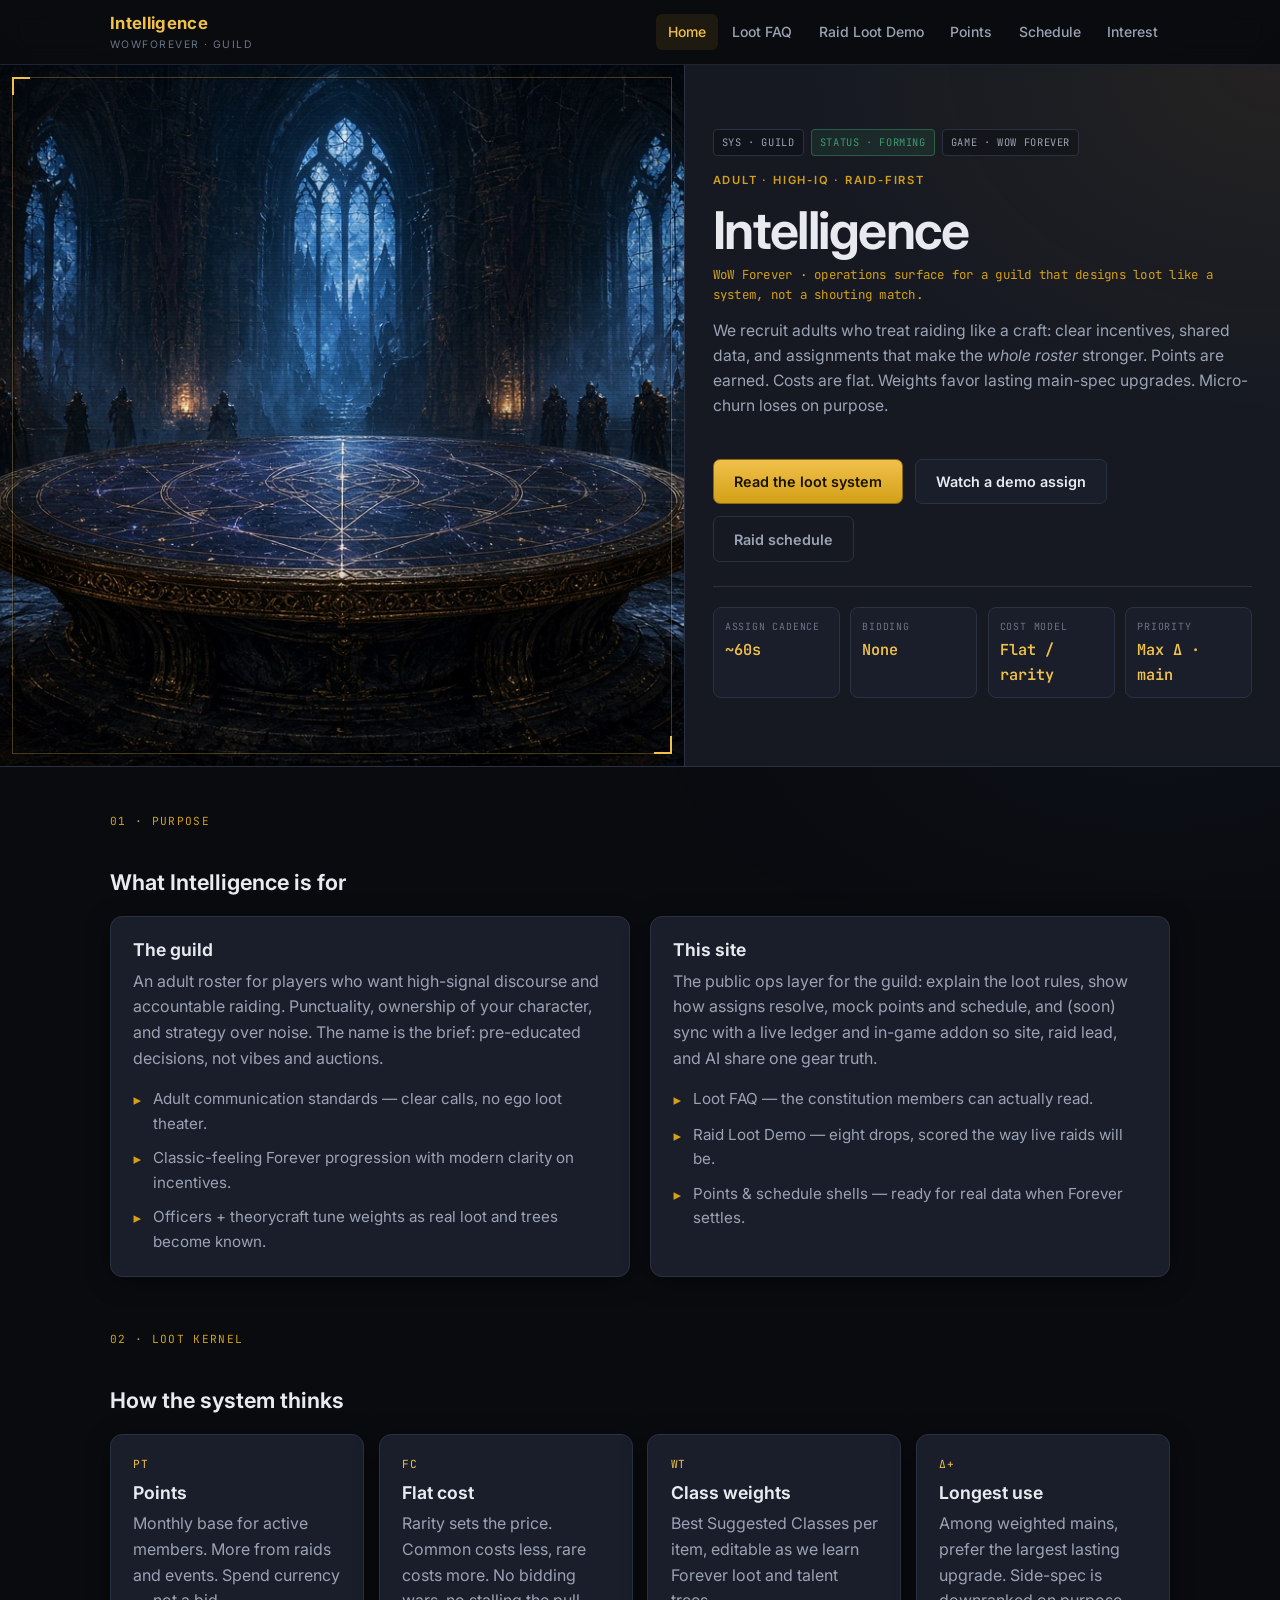
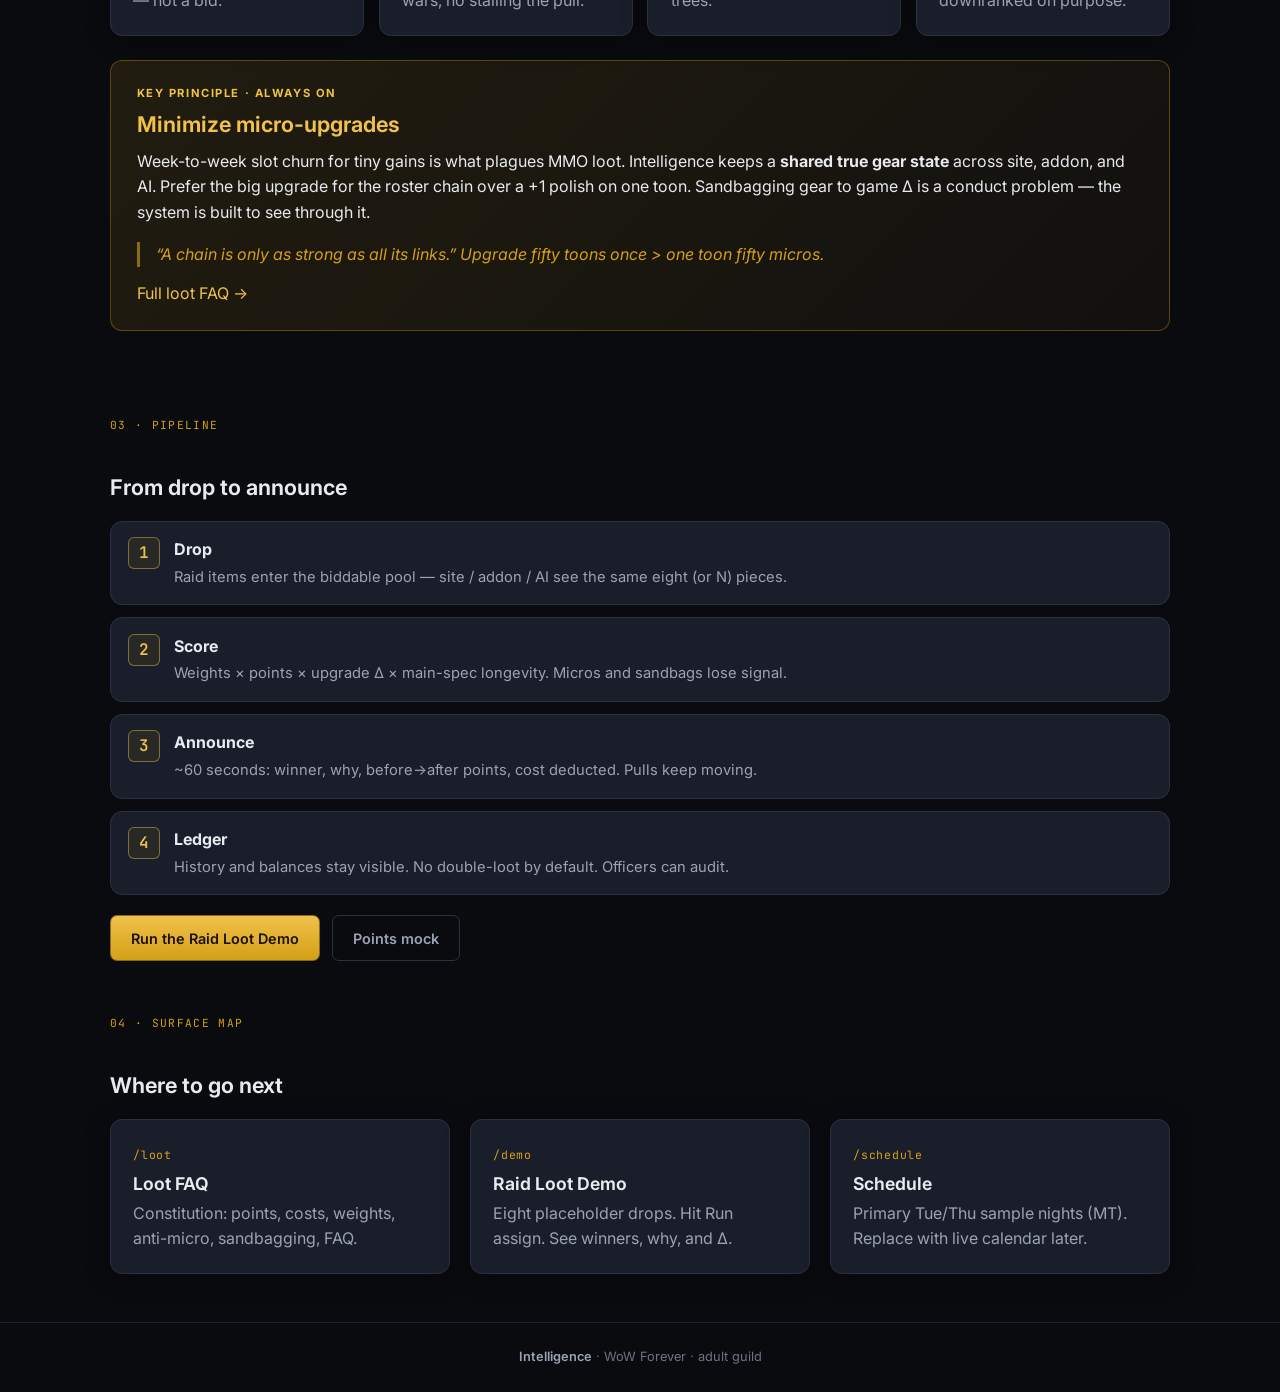
==== commit d06a1877: "Add Interest tab: name+class signup, live roster UI, Supabase SQL ready" ====
--- a/index.html
+++ b/index.html
@@ -24,6 +24,7 @@
         <li><a href="demo.html" data-nav="demo.html">Raid Loot Demo</a></li>
         <li><a href="points.html" data-nav="points.html">Points</a></li>
         <li><a href="schedule.html" data-nav="schedule.html">Schedule</a></li>
+        <li><a href="interest.html" data-nav="interest.html">Interest</a></li>
       </ul>
     </div>
   </header>
--- a/css/styles.css
+++ b/css/styles.css
@@ -27,6 +27,7 @@
   --shadow: 0 4px 24px rgba(0, 0, 0, 0.4);
   --font: "Inter", "Segoe UI", system-ui, -apple-system, sans-serif;
   --font-display: "Inter", "Segoe UI", system-ui, sans-serif;
+  --font-mono: "JetBrains Mono", ui-monospace, SFMono-Regular, Menlo, Consolas, monospace;
   --max: 1100px;
   --nav-h: 64px;
 }
@@ -973,3 +974,197 @@
 @media (max-width: 560px) {
   .hud-grid-4 { grid-template-columns: 1fr; }
 }
+
+
+/* —— Interest / signup —— */
+.page-interest .interest-hero .lead strong { color: var(--text); font-weight: 600; }
+
+.interest-banner {
+  background: var(--warning-bg);
+  border: 1px solid rgba(212, 160, 23, 0.4);
+  border-radius: var(--radius-lg);
+  padding: 0.95rem 1.15rem;
+  margin-bottom: 1.5rem;
+  color: var(--text-muted);
+  font-size: 0.92rem;
+}
+.interest-banner strong { color: var(--gold-bright); }
+.interest-banner code {
+  font-family: var(--font-mono);
+  font-size: 0.8rem;
+  color: var(--gold);
+}
+
+.interest-layout {
+  display: grid;
+  grid-template-columns: 1fr 1.15fr;
+  gap: 1.25rem;
+  align-items: start;
+}
+
+.interest-form-card .hud-section-head,
+.interest-roster-card .hud-section-head { margin-bottom: 0.65rem; }
+.interest-form-card h2,
+.interest-roster-card h2 { margin-top: 0; margin-bottom: 0; }
+
+.interest-note {
+  font-size: 0.9rem;
+  color: var(--text-dim);
+  margin-bottom: 1.25rem;
+}
+
+.interest-form-card { position: relative; }
+
+.interest-form {
+  display: flex;
+  flex-direction: column;
+  gap: 1rem;
+}
+
+.interest-field label {
+  display: block;
+  font-family: var(--font-mono);
+  font-size: 0.68rem;
+  letter-spacing: 0.1em;
+  text-transform: uppercase;
+  color: var(--text-dim);
+  margin-bottom: 0.4rem;
+}
+
+.interest-field input,
+.interest-field select {
+  width: 100%;
+  padding: 0.7rem 0.85rem;
+  border-radius: 7px;
+  border: 1px solid var(--border);
+  background: var(--bg-deep);
+  color: var(--text);
+  font-family: inherit;
+  font-size: 0.95rem;
+  outline: none;
+  transition: border-color 0.15s, box-shadow 0.15s;
+}
+.interest-field input:focus,
+.interest-field select:focus {
+  border-color: var(--gold-dim);
+  box-shadow: 0 0 0 3px rgba(212, 160, 23, 0.15);
+}
+.interest-field select {
+  appearance: none;
+  background-image: linear-gradient(45deg, transparent 50%, var(--text-dim) 50%),
+    linear-gradient(135deg, var(--text-dim) 50%, transparent 50%);
+  background-position: calc(100% - 18px) calc(50% - 3px), calc(100% - 12px) calc(50% - 3px);
+  background-size: 6px 6px, 6px 6px;
+  background-repeat: no-repeat;
+  padding-right: 2rem;
+}
+
+.interest-hp {
+  position: absolute;
+  left: -10000px;
+  width: 1px;
+  height: 1px;
+  overflow: hidden;
+}
+
+.interest-status {
+  min-height: 1.35em;
+  font-size: 0.9rem;
+  margin: 0;
+  color: var(--text-muted);
+}
+.interest-status--ok { color: var(--success); }
+.interest-status--error { color: var(--danger); }
+
+.interest-roster-head {
+  display: flex;
+  align-items: flex-start;
+  justify-content: space-between;
+  gap: 1rem;
+  margin-bottom: 1rem;
+}
+
+.interest-count-badge {
+  flex-shrink: 0;
+  display: flex;
+  flex-direction: column;
+  align-items: flex-end;
+  font-family: var(--font-mono);
+  background: rgba(212, 160, 23, 0.08);
+  border: 1px solid rgba(240, 193, 75, 0.35);
+  border-radius: 8px;
+  padding: 0.45rem 0.75rem;
+  line-height: 1.1;
+}
+.interest-count-label {
+  font-size: 0.58rem;
+  letter-spacing: 0.12em;
+  color: var(--text-dim);
+  margin-bottom: 0.15rem;
+}
+.interest-count-badge #interest-count {
+  font-size: 1.35rem;
+  font-weight: 600;
+  color: var(--gold-bright);
+}
+
+.interest-roster-list {
+  list-style: none;
+  display: flex;
+  flex-direction: column;
+  gap: 0.55rem;
+  max-height: 28rem;
+  overflow-y: auto;
+  padding-right: 0.25rem;
+}
+
+.interest-roster-item {
+  display: grid;
+  grid-template-columns: 1fr auto;
+  grid-template-rows: auto auto;
+  gap: 0.25rem 0.75rem;
+  align-items: center;
+  padding: 0.7rem 0.85rem;
+  background: var(--bg-deep);
+  border: 1px solid var(--border);
+  border-radius: var(--radius);
+}
+
+.interest-roster-name {
+  font-weight: 600;
+  color: var(--text);
+  grid-column: 1;
+  grid-row: 1;
+  word-break: break-word;
+}
+
+.interest-roster-class {
+  grid-column: 2;
+  grid-row: 1 / span 2;
+  align-self: center;
+  color: var(--gold-bright);
+  border-color: rgba(240, 193, 75, 0.35);
+}
+
+.interest-roster-meta {
+  grid-column: 1;
+  grid-row: 2;
+  font-family: var(--font-mono);
+  font-size: 0.68rem;
+  color: var(--text-dim);
+  letter-spacing: 0.02em;
+}
+
+.interest-empty {
+  color: var(--text-dim);
+  font-size: 0.95rem;
+  margin: 0;
+  padding: 1.25rem 0.25rem;
+  text-align: center;
+  border: 1px dashed var(--border);
+  border-radius: var(--radius);
+}
+
+@media (max-width: 800px) {
+  .interest-layout { grid-template-columns: 1fr; }
+}
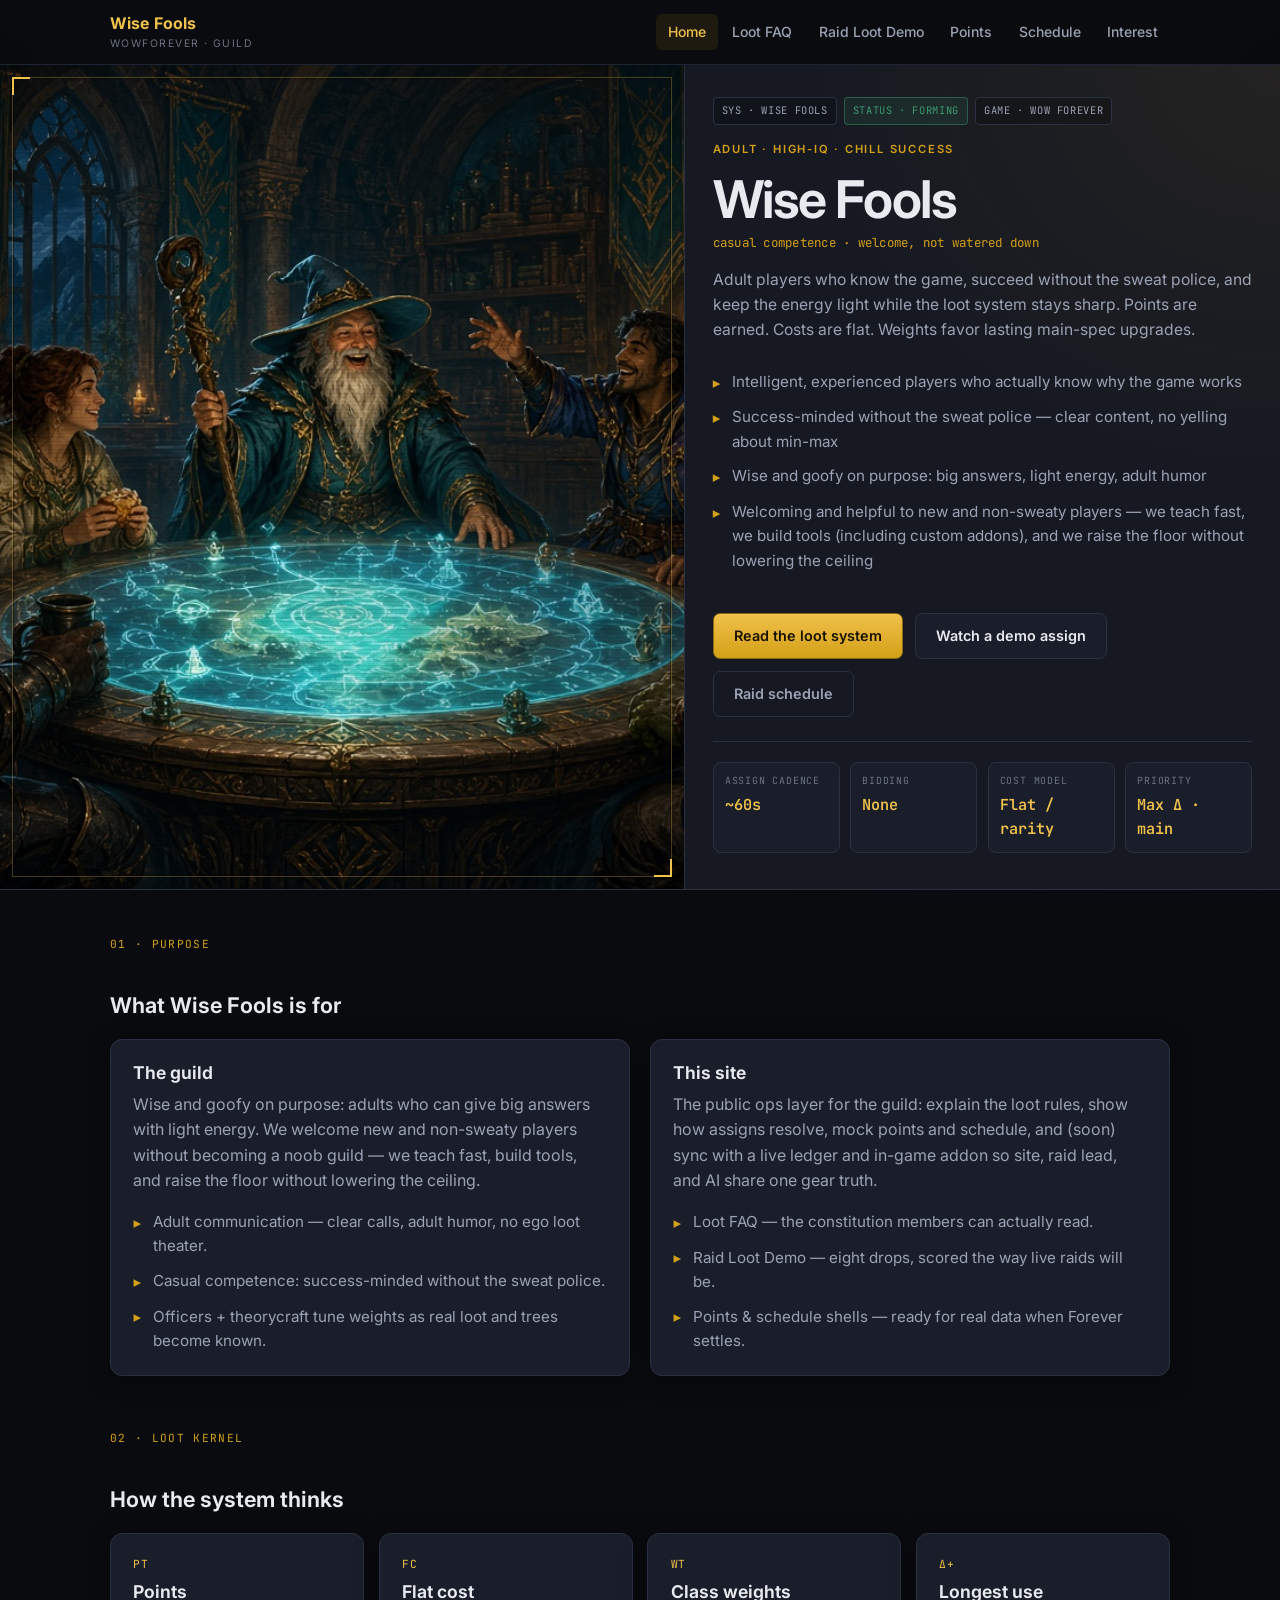
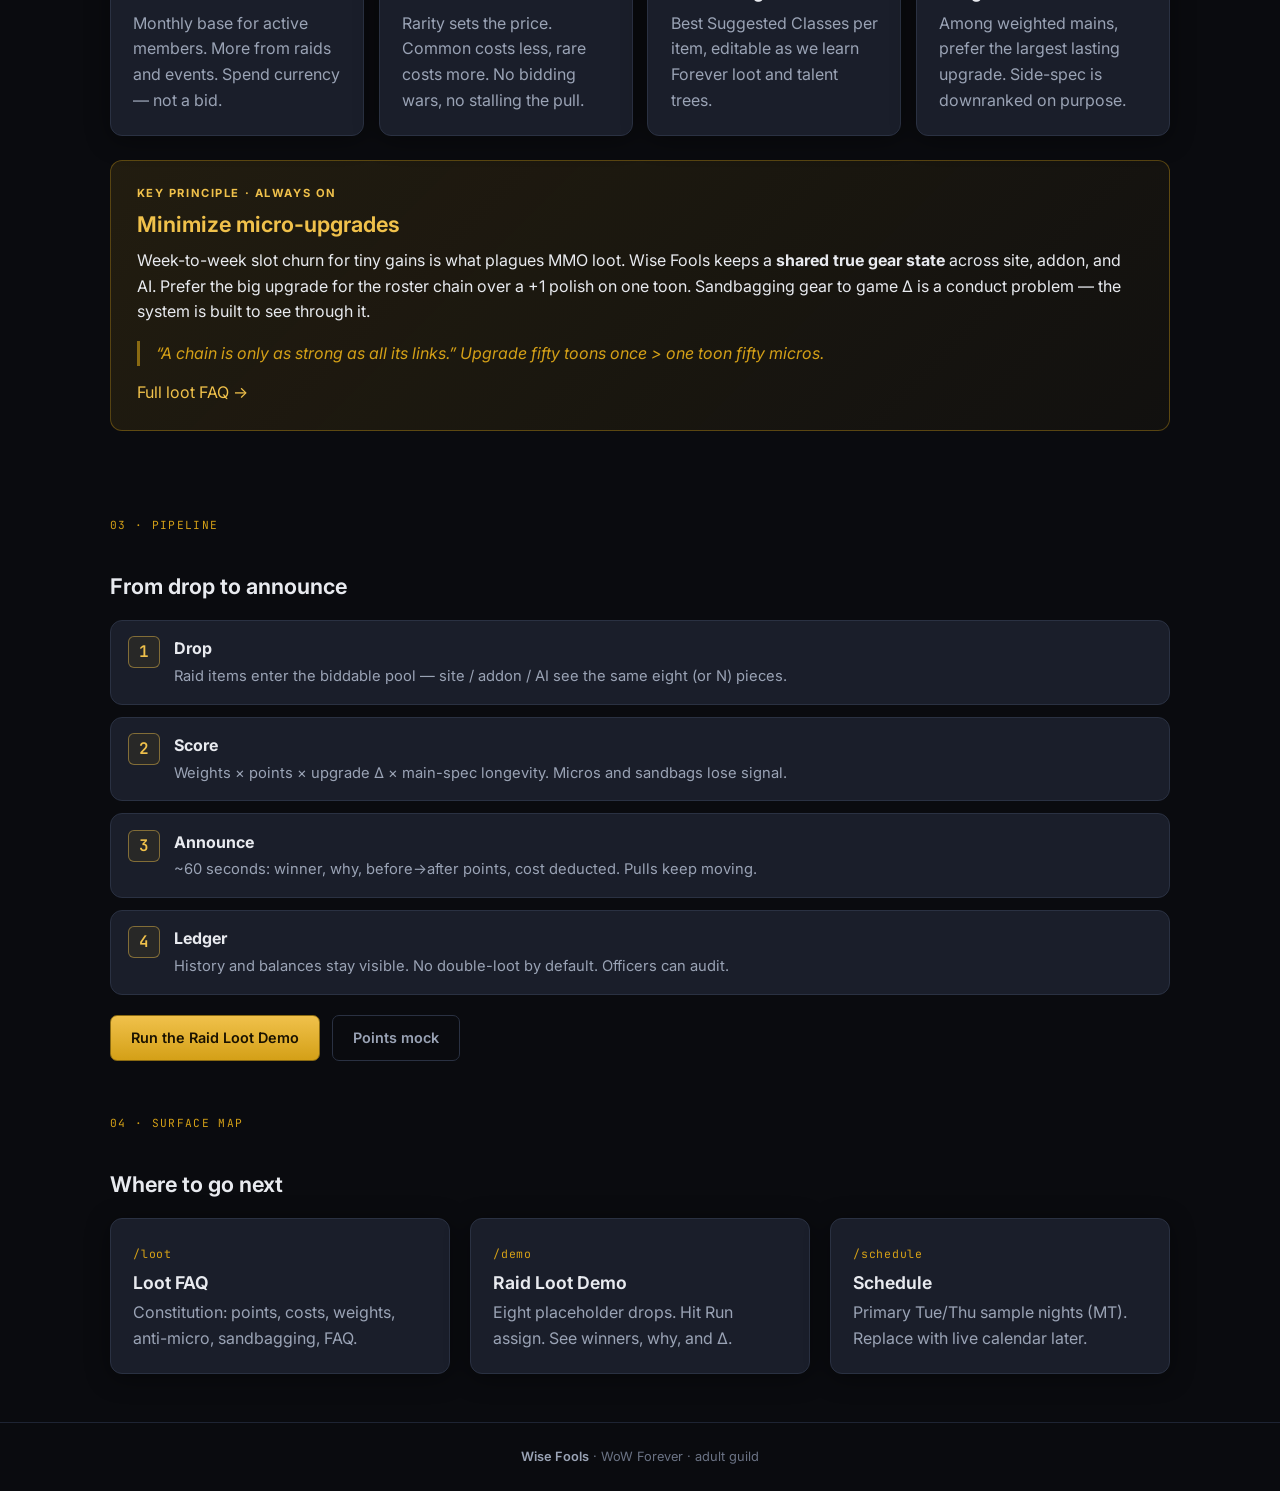
==== commit fc203e3b: "Rebrand site to Wise Fools with new splash art Update user-facing copy across all pages: Wise Fools " ====
--- a/index.html
+++ b/index.html
@@ -3,8 +3,8 @@
 <head>
   <meta charset="UTF-8" />
   <meta name="viewport" content="width=device-width, initial-scale=1" />
-  <title>Intelligence · WoW Forever</title>
-  <meta name="description" content="Intelligence — adult, high-IQ raiding guild for WoW Forever. Flat-cost loot, anti-micro upgrades, shared gear truth." />
+  <title>Wise Fools · WoW Forever</title>
+  <meta name="description" content="Wise Fools — adult, high-IQ WoW Forever guild. Casual competence, flat-cost loot, anti-micro upgrades, shared gear truth. Welcome, not watered down." />
   <link rel="preconnect" href="https://fonts.googleapis.com" />
   <link rel="preconnect" href="https://fonts.gstatic.com" crossorigin />
   <link href="https://fonts.googleapis.com/css2?family=Inter:wght@400;500;600;700&family=JetBrains+Mono:wght@400;500;600&display=swap" rel="stylesheet" />
@@ -14,7 +14,7 @@
   <header class="site-header">
     <div class="nav-inner">
       <a class="brand" href="index.html">
-        <span class="brand-mark">Intelligence</span>
+        <span class="brand-mark">Wise Fools</span>
         <span class="brand-sub">WoWForever · Guild</span>
       </a>
       <button class="nav-toggle" type="button" aria-expanded="false" aria-label="Menu">Menu</button>
@@ -38,7 +38,7 @@
           src="assets/splash.png"
           width="1600"
           height="900"
-          alt="Fantasy raid council hall with a glowing strategy table"
+          alt="Wise Fools council — wizard and veterans around a glowing strategy table"
           decoding="async"
           fetchpriority="high"
         />
@@ -47,18 +47,23 @@
       </div>
       <div class="hud-hero-panel">
         <div class="hud-meta">
-          <span class="hud-chip">SYS · GUILD</span>
+          <span class="hud-chip">SYS · WISE FOOLS</span>
           <span class="hud-chip hud-chip-live">STATUS · FORMING</span>
           <span class="hud-chip">GAME · WOW FOREVER</span>
         </div>
-        <p class="eyebrow">Adult · High-IQ · Raid-first</p>
-        <h1>Intelligence</h1>
-        <p class="hud-sub">WoW Forever · operations surface for a guild that designs loot like a system, not a shouting match.</p>
+        <p class="eyebrow">Adult · High-IQ · Chill success</p>
+        <h1>Wise Fools</h1>
+        <p class="hud-sub">casual competence · welcome, not watered down</p>
         <p class="lead">
-          We recruit adults who treat raiding like a craft: clear incentives, shared data,
-          and assignments that make the <em>whole roster</em> stronger. Points are earned.
-          Costs are flat. Weights favor lasting main-spec upgrades. Micro-churn loses on purpose.
+          Adult players who know the game, succeed without the sweat police, and keep the energy light
+          while the loot system stays sharp. Points are earned. Costs are flat. Weights favor lasting main-spec upgrades.
         </p>
+        <ul class="feature-list" style="margin:0.75rem 0 1rem">
+          <li>Intelligent, experienced players who actually know why the game works</li>
+          <li>Success-minded without the sweat police — clear content, no yelling about min-max</li>
+          <li>Wise and goofy on purpose: big answers, light energy, adult humor</li>
+          <li>Welcoming and helpful to new and non-sweaty players — we teach fast, we build tools (including custom addons), and we raise the floor without lowering the ceiling</li>
+        </ul>
         <div class="hero-actions">
           <a class="btn btn-primary" href="loot.html">Read the loot system</a>
           <a class="btn btn-secondary" href="demo.html">Watch a demo assign</a>
@@ -88,19 +93,19 @@
     <section class="hud-section">
       <div class="hud-section-head">
         <span class="hud-label">01 · PURPOSE</span>
-        <h2>What Intelligence is for</h2>
+        <h2>What Wise Fools is for</h2>
       </div>
       <div class="grid-2">
         <div class="card hud-card">
           <h3>The guild</h3>
           <p>
-            An adult roster for players who want high-signal discourse and accountable raiding.
-            Punctuality, ownership of your character, and strategy over noise. The name is the brief:
-            pre-educated decisions, not vibes and auctions.
+            Wise and goofy on purpose: adults who can give big answers with light energy.
+            We welcome new and non-sweaty players without becoming a noob guild — we teach fast,
+            build tools, and raise the floor without lowering the ceiling.
           </p>
           <ul class="feature-list">
-            <li>Adult communication standards — clear calls, no ego loot theater.</li>
-            <li>Classic-feeling Forever progression with modern clarity on incentives.</li>
+            <li>Adult communication — clear calls, adult humor, no ego loot theater.</li>
+            <li>Casual competence: success-minded without the sweat police.</li>
             <li>Officers + theorycraft tune weights as real loot and trees become known.</li>
           </ul>
         </div>
@@ -152,7 +157,7 @@
         <div class="label">Key principle · always on</div>
         <h2>Minimize micro-upgrades</h2>
         <p>
-          Week-to-week slot churn for tiny gains is what plagues MMO loot. Intelligence keeps a
+          Week-to-week slot churn for tiny gains is what plagues MMO loot. Wise Fools keeps a
           <strong style="color:var(--text)">shared true gear state</strong> across site, addon, and AI.
           Prefer the big upgrade for the roster chain over a +1 polish on one toon.
           Sandbagging gear to game Δ is a conduct problem — the system is built to see through it.
@@ -229,7 +234,7 @@
   </main>
 
   <footer class="site-footer">
-    <strong>Intelligence</strong> · WoW Forever · adult guild
+    <strong>Wise Fools</strong> · WoW Forever · adult guild
   </footer>
   <script src="js/nav.js"></script>
 </body>
--- a/css/styles.css
+++ b/css/styles.css
@@ -1,4 +1,4 @@
-/* Intelligence · WoW Forever — shared theme */
+/* Wise Fools · WoW Forever — shared theme */
 :root {
   --bg-deep: #0a0b0f;
   --bg: #0f1117;
@@ -96,8 +96,8 @@
 .brand:hover { color: var(--text); }
 .brand-mark {
   font-weight: 700;
-  font-size: 1.05rem;
-  letter-spacing: 0.02em;
+  font-size: 1rem;
+  letter-spacing: 0.01em;
   color: var(--gold-bright);
 }
 .brand-sub {
